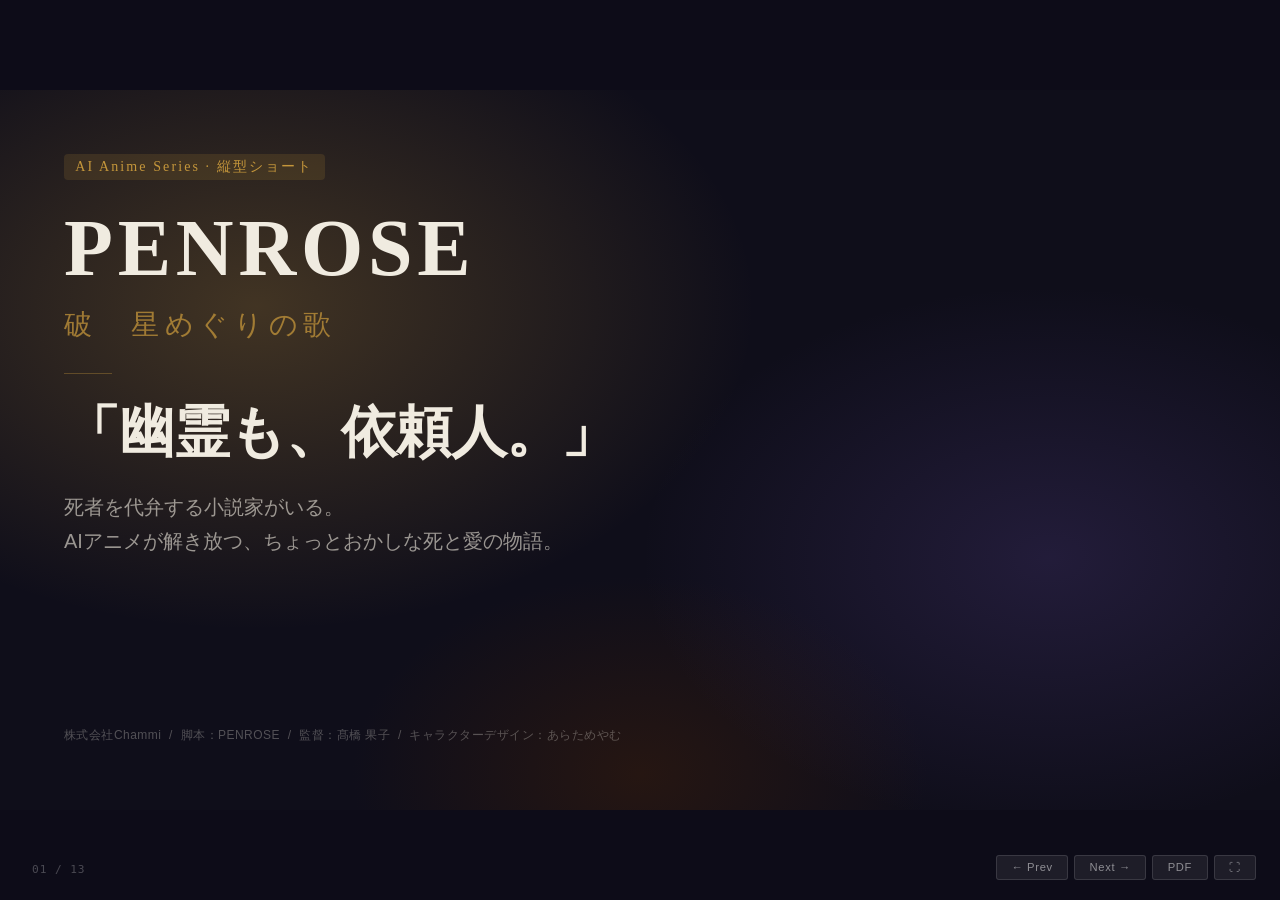
==== decks/03_penrose/index.html @ d2e3ced3 "add PENROSE AI anime pitch deck and penrose theme" ====
<!DOCTYPE html>
<html lang="ja">
<head>
  <meta charset="UTF-8">
  <meta name="viewport" content="width=device-width, initial-scale=1.0">
  <title>PENROSE 破 星めぐりの歌 — 企画書</title>
  <link rel="stylesheet" href="../../engine/slide.css">
  <link rel="stylesheet" href="../../theme/penrose.css">
  <style>
    /* character/story tables */
    .char-table { width: 100%; border-collapse: collapse; }
    .char-table th { font-size: var(--text-sm); font-weight: 700; color: var(--color-accent); text-align: left; padding: .4rem .6rem; border-bottom: 2px solid rgba(196,150,59,.25); letter-spacing: .06em; }
    .char-table td { font-size: var(--text-sm); color: var(--color-muted); padding: .4rem .6rem; border-bottom: 1px solid var(--color-border); vertical-align: top; line-height: 1.55; }
    .char-table td:first-child { font-weight: 700; color: var(--color-fg); white-space: nowrap; min-width: 8rem; }
    .char-table tbody tr:hover td { background: rgba(196,150,59,.03); }

    /* episode log (P8, P9, P10) */
    .ep-log { display: grid; grid-template-columns: 1fr 1fr; gap: var(--sp-md); flex: 1; overflow: hidden; }
    .ep-col { display: flex; flex-direction: column; gap: .32rem; }
    .ep-section-title { font-size: .68rem; font-weight: 700; color: var(--color-accent); letter-spacing: .1em; text-transform: uppercase; padding: .18rem 0; border-bottom: 1px solid rgba(196,150,59,.2); margin-bottom: .12rem; font-family: Georgia, serif; }
    .ep-item { font-size: .74rem; color: var(--color-muted); line-height: 1.48; display: flex; gap: .45rem; }
    .ep-num { color: var(--color-accent); font-family: Georgia, serif; font-size: .68rem; font-weight: 700; flex-shrink: 0; min-width: 2rem; }

    /* character design card */
    .char-design-card { display: flex; flex-direction: column; gap: .5rem; }
    .char-design-imgs { display: grid; grid-template-columns: 1fr 1fr; gap: .5rem; flex: 1; min-height: 0; }
    .char-design-img { border-radius: 6px; overflow: hidden; background: rgba(28,26,40,.05); position: relative; display: flex; align-items: center; justify-content: center; min-height: 180px; }
    .char-design-img img { width: 100%; height: 100%; object-fit: contain; display: block; }
    .char-design-img .placeholder { display: flex; flex-direction: column; align-items: center; justify-content: center; gap: .4rem; width: 100%; height: 100%; padding: 1rem; }
    .char-design-label { font-size: .62rem; color: var(--color-accent); letter-spacing: .1em; font-family: Georgia, serif; text-transform: uppercase; position: absolute; bottom: 6px; left: 8px; }
    .char-coming-soon { display: flex; flex-direction: column; align-items: center; justify-content: center; background: rgba(28,26,40,.025); border: 1px dashed rgba(28,26,40,.15); border-radius: 6px; gap: .35rem; padding: .6rem; }
    .char-coming-soon .cs-name { font-size: .72rem; font-weight: 700; color: var(--color-fg); }
    .char-coming-soon .cs-label { font-size: .58rem; color: rgba(28,26,40,.3); letter-spacing: .12em; font-family: Georgia, serif; }

    /* relationship diagram */
    .rel-diagram { flex: 1; display: grid; grid-template-columns: 1fr 2fr 1fr; grid-template-rows: 1fr auto 1fr; gap: var(--sp-sm); align-items: center; }
    .rel-node { background: var(--color-card-bg); border: var(--border); border-radius: var(--radius); padding: .5rem .7rem; text-align: center; }
    .rel-node.center { background: rgba(196,150,59,.08); border-color: rgba(196,150,59,.35); border-radius: 50%; width: 120px; height: 120px; display: flex; flex-direction: column; align-items: center; justify-content: center; margin: auto; }
    .rel-node .rn-name { font-size: .82rem; font-weight: 800; color: var(--color-fg); }
    .rel-node .rn-role { font-size: .6rem; color: var(--color-accent); letter-spacing: .06em; }
    .rel-node .rn-desc { font-size: .58rem; color: var(--color-muted); line-height: 1.4; margin-top: .25rem; }
    .rel-arrow { font-size: .75rem; color: var(--color-accent); text-align: center; }

    /* scene cards (P11) */
    .scene-card { background: rgba(28,26,40,.03); border: 1px solid rgba(28,26,40,.1); border-left: 3px solid var(--color-accent); border-radius: 0 var(--radius) var(--radius) 0; padding: var(--sp-sm) var(--sp-md); display: flex; flex-direction: column; gap: .4rem; flex: 1; }
    .scene-card .sc-num { font-size: .62rem; color: var(--color-accent); letter-spacing: .1em; font-family: Georgia, serif; }
    .scene-card .sc-title { font-size: var(--text-base); font-weight: var(--weight-bold); color: var(--color-fg); line-height: 1.3; }
    .scene-card .sc-body { font-size: var(--text-sm); color: var(--color-muted); line-height: 1.62; flex: 1; }
    .scene-card .sc-trigger { font-size: .7rem; font-weight: 500; color: var(--color-accent-3); letter-spacing: .03em; border-top: 1px solid rgba(196,150,59,.15); padding-top: .3rem; margin-top: .2rem; }

    /* video frame placeholders (P12) */
    .video-frame { border-radius: 6px; overflow: hidden; background: #0f0e1a; position: relative; aspect-ratio: 16/9; display: flex; align-items: center; justify-content: center; }
    .video-frame img { width: 100%; height: 100%; object-fit: cover; display: block; }
    .video-frame .vf-label { position: absolute; bottom: 6px; left: 8px; font-size: .58rem; color: rgba(196,150,59,.6); font-family: Georgia, serif; letter-spacing: .08em; }

    /* production table */
    .prod-table { width: 100%; border-collapse: collapse; }
    .prod-table td { font-size: var(--text-sm); padding: .55rem .7rem; border-bottom: 1px solid var(--color-border); color: var(--color-muted); line-height: 1.55; vertical-align: top; }
    .prod-table td:first-child { font-weight: 700; color: var(--color-fg); white-space: nowrap; width: 10rem; }
  </style>
</head>
<body>

<div class="deck">

  <!-- ===== P1: 表紙 ===== -->
  <section class="slide slide-title is-active">
    <span class="label serif" style="letter-spacing:.15em;">AI Anime Series · 縦型ショート</span>
    <div style="display:flex;flex-direction:column;gap:.5rem;">
      <h1>PENROSE</h1>
      <p style="font-family:Georgia,serif;font-size:var(--text-xl);color:rgba(196,150,59,.75);letter-spacing:.2em;font-weight:400;">破&emsp;星めぐりの歌</p>
    </div>
    <div style="width:48px;height:1px;background:rgba(196,150,59,.35);"></div>
    <h2 style="font-size:var(--text-3xl);color:#f0ebe0;line-height:1.2;font-weight:700;">「幽霊も、依頼人。」</h2>
    <p style="color:rgba(240,235,224,.6);max-width:540px;line-height:1.72;font-size:var(--text-lg);">
      死者を代弁する小説家がいる。<br>AIアニメが解き放つ、ちょっとおかしな死と愛の物語。
    </p>
    <p style="font-size:var(--text-xs);margin-top:auto;color:rgba(240,235,224,.3);letter-spacing:.04em;">
      株式会社Chammi &nbsp;/&nbsp; 脚本：PENROSE &nbsp;/&nbsp; 監督：髙橋 果子 &nbsp;/&nbsp; キャラクターデザイン：あらためやむ
    </p>
  </section>

  <!-- ===== P2: 企画意図 ===== -->
  <section class="slide slide-content">
    <div class="body">
      <h2>なぜ今、この作品か</h2>
      <p style="font-size:var(--text-lg);font-weight:700;color:var(--color-fg);line-height:1.4;">「"死者"を題材としたミステリー・コメディを、味のあるAIアニメで表現する」</p>
      <ul class="list">
        <li>死者を代弁する「故人専門小説家」という唯一無二の職業設定</li>
        <li>幽霊・死者・葬儀社が日常に溶け込むダーク×ユーモアの世界観</li>
        <li>死をコメディに——「怖い」より「おかしい」「切ない」後味</li>
        <li>AIアニメ特有の「不完全な動き」「奇妙な質感」が、この世とあの世の境界を絶妙に演出</li>
        <li>ターゲット：20〜40代、ミステリー・コメディ好き</li>
      </ul>
    </div>
  </section>

  <!-- ===== P3: 企画概要 ===== -->
  <section class="slide slide-content" style="--sp-xl:2.5rem;">
    <div class="body">
      <h2>主要キャラクター・あらすじ</h2>
      <div class="cols-2" style="gap:var(--sp-lg);flex:1;align-items:start;">
        <!-- LEFT: あらすじ -->
        <div style="display:flex;flex-direction:column;gap:var(--sp-sm);">
          <h3>あらすじ</h3>
          <p style="font-size:var(--text-sm);line-height:1.7;">東京・中野の葬儀社ビルに事務所を構える"故人専門小説家"・井浦。遺族の依頼を受け、突然亡くなった人の死の状況から「フィクションの物語」を書く——ただし事実をそのまま書くのではなく、ペンローズの三角形のように「優しい嘘」をついた作品として。見習いアシスタントの南原、葬儀社の奇人・雨部、いつまでも成仏しない幽霊・綾、刑事の安貴、謎の霊能者・緒月——個性豊かな面々に囲まれた、少し変わった奇妙な日常ミステリー。</p>
          <span class="badge">第1話 破 星めぐりの歌</span>
          <p style="font-size:var(--text-sm);">95歳で亡くなったシホ婆の依頼が来る。「亡夫の写真が何十年も世界を旅して戻ってくるが、今回だけ半年経っても戻ってこない」——捜索を頼まれた南原が奔走するが手がかりゼロ。するとテレビの宇宙中継に映った外国人飛行士が、その写真を持って民間衛星「ほしめぐり」に乗り込もうとしていた。シホの夫は飛行機乗り——宇宙に行くのが夢だったのだ。</p>
        </div>
        <!-- RIGHT: 主要キャラクター -->
        <div style="display:flex;flex-direction:column;gap:var(--sp-sm);">
          <h3>主要キャラクター</h3>
          <table class="char-table">
            <thead>
              <tr><th>名前</th><th>役割・属性</th></tr>
            </thead>
            <tbody>
              <tr><td>井浦（いうら）</td><td>故人専門小説家。表情とぼしく目と口のみ。南原に対してだけ笑う</td></tr>
              <tr><td>南原兼太（みなみはらけんた）</td><td>見習いアシスタント。振り回される常識人。よく転ぶ</td></tr>
              <tr><td>雨部今生（あめぶいまき）</td><td>葬儀社「おくるびと」の奇才。毎回トンデモ新サービスを発明</td></tr>
              <tr><td>雨部クロミ</td><td>雨部の相棒。無口だがスマホで的確に法律違反を突きつける</td></tr>
              <tr><td>結城綾（ゆうきあや）</td><td>いつまでも成仏しない幽霊。事務所に居座りケーキを食べている</td></tr>
              <tr><td>安貴京我（あききょうが）</td><td>刑事。デスクの引き出しに紅茶グッズしか入っていない</td></tr>
              <tr><td>緒月（おつき）</td><td>月島の霊能者。毎回窓から飛び込んでくる</td></tr>
            </tbody>
          </table>
        </div>
      </div>
    </div>
  </section>

  <!-- ===== P4: キャラクターデザイン ===== -->
  <section class="slide slide-content" style="--sp-xl:2.5rem;">
    <div class="body">
      <h2>キャラクターデザイン — あらためやむ</h2>
      <div style="display:flex;flex-direction:column;gap:var(--sp-md);flex:1;">
        <!-- Top row: 2 characters -->
        <div class="cols-2" style="flex:1;gap:var(--sp-md);">
          <!-- 井浦 -->
          <div class="char-design-card">
            <div class="char-design-imgs">
              <div class="char-design-img" style="background:linear-gradient(155deg,#0c1a1e 0%,#1a3028 50%,#0a1520 100%);">
                <img src="assets/iura-color.png" alt="井浦 カラー">
                <span class="char-design-label">COLOR</span>
              </div>
              <div class="char-design-img" style="background:linear-gradient(155deg,#1e1a10 0%,#2a2415 50%,#1a1608 100%);">
                <img src="assets/iura-line.png" alt="井浦 線画">
                <span class="char-design-label">LINE ART</span>
              </div>
            </div>
            <p style="font-size:.7rem;color:var(--color-muted);">故人専門小説家。青緑ツートーンヘア、ブラウンスーツ。180cm。表情とぼしく、南原に対してだけ笑う。</p>
          </div>
          <!-- 南原 -->
          <div class="char-design-card">
            <div class="char-design-imgs">
              <div class="char-design-img" style="background:linear-gradient(155deg,#101c10 0%,#1a2a1a 50%,#0e1a0e 100%);">
                <img src="assets/minamihara-color.png" alt="南原 カラー">
                <span class="char-design-label">COLOR</span>
              </div>
              <div class="char-design-img" style="background:linear-gradient(155deg,#1a1a0e 0%,#2a2a18 50%,#181808 100%);">
                <img src="assets/minamihara-line.png" alt="南原 線画">
                <span class="char-design-label">LINE ART</span>
              </div>
            </div>
            <p style="font-size:.7rem;color:var(--color-muted);">見習いアシスタント。ダークグリーン髪、グレーパーカー。173cm。振り回される常識人。よく転ぶ。</p>
          </div>
        </div>
        <!-- Bottom row: 5 COMING SOON -->
        <div style="display:flex;flex-direction:row;gap:.5rem;">
          <div class="char-coming-soon" style="flex:1;min-height:60px;">
            <span class="cs-name">雨部今生</span>
            <span class="cs-label">CHARACTER COMING SOON</span>
          </div>
          <div class="char-coming-soon" style="flex:1;min-height:60px;">
            <span class="cs-name">雨部クロミ</span>
            <span class="cs-label">CHARACTER COMING SOON</span>
          </div>
          <div class="char-coming-soon" style="flex:1;min-height:60px;">
            <span class="cs-name">結城綾</span>
            <span class="cs-label">CHARACTER COMING SOON</span>
          </div>
          <div class="char-coming-soon" style="flex:1;min-height:60px;">
            <span class="cs-name">安貴京我</span>
            <span class="cs-label">CHARACTER COMING SOON</span>
          </div>
          <div class="char-coming-soon" style="flex:1;min-height:60px;">
            <span class="cs-name">緒月</span>
            <span class="cs-label">CHARACTER COMING SOON</span>
          </div>
        </div>
      </div>
    </div>
  </section>

  <!-- ===== P5: スタッフ紹介 ===== -->
  <section class="slide slide-content" style="--sp-xl:2.5rem;">
    <div class="body">
      <h2>制作スタッフ</h2>
      <div class="cols-2" style="flex:1;align-items:start;">
        <!-- LEFT: 監督 -->
        <div class="card card-gold">
          <span class="badge" style="margin-bottom:var(--sp-xs);">監督</span>
          <h3>髙橋 果子（たかはし かこ）</h3>
          <p style="font-size:.72rem;color:var(--color-muted);">映像監督・脚本・撮影・編集 / 宮城県出身。東北芸術工科大学 歴史遺産学科卒。</p>
          <div class="divider"></div>
          <div style="display:flex;flex-direction:column;gap:.3rem;">
            <p style="font-size:.7rem;color:var(--color-muted);line-height:1.5;">NHK Eテレ「グレーテルのかまど」Dir・フードコーディネート・編集（2022〜）</p>
            <p style="font-size:.7rem;color:var(--color-muted);line-height:1.5;">NHK Eテレ「人と暮らしと、台所」Dir・取材・編集（2020〜）ナレーション：麻生久美子</p>
            <p style="font-size:.7rem;color:var(--color-muted);line-height:1.5;">SONY「映画×ブラビア」プロモーション Dir</p>
            <p style="font-size:.7rem;color:var(--color-muted);line-height:1.5;">自主映画「PENROSE」監督・脚本・編集（2023年11月）出演：蒼木陣、江口航 ほか</p>
            <p style="font-size:.7rem;color:var(--color-muted);line-height:1.5;">MV「井澤巧麻 Pure as Ice」監督・撮影・編集</p>
            <p style="font-size:.7rem;color:var(--color-muted);line-height:1.5;">「こどもちゃれんじぷち」ビデオコンテンツ 監督・助監督</p>
            <p style="font-size:.7rem;color:var(--color-muted);line-height:1.5;">中国語講座ドラマ「＃ぷらどら」シリーズ 監督・脚本</p>
          </div>
          <p style="font-size:.65rem;color:var(--color-accent-3);">使用ツール：Premiere Pro / DaVinci Resolve / Photoshop / Illustrator</p>
        </div>
        <!-- RIGHT: キャラクターデザイン -->
        <div class="card card-purple">
          <span class="badge badge-purple" style="margin-bottom:var(--sp-xs);">キャラクターデザイン</span>
          <h3>あらためやむ</h3>
          <p style="font-size:.72rem;color:var(--color-muted);">元パイオニアLDC・ユニバーサル・アミューズソフト等にて映像プロデューサーを歴任。晩年、漫画家に転身。ウェブトゥーン中心に活動。</p>
          <div class="divider"></div>
          <p style="font-size:.7rem;color:var(--color-muted);">代表作：「もんすたっ！」「タマオのおたま」「ののちゃん」「RUN」「仔猫をもらってきた」ほか</p>
          <p style="font-size:.65rem;"><a href="https://www.pixiv.net/users/779169" target="_blank" style="color:var(--color-accent-2);">Pixiv: pixiv.net/users/779169 ↗</a></p>
        </div>
      </div>
    </div>
  </section>

  <!-- ===== P6: ベンチマーク ===== -->
  <section class="slide slide-content">
    <div class="body">
      <p style="font-size:var(--text-lg);font-weight:700;color:var(--color-fg);line-height:1.4;margin-bottom:var(--sp-sm);">「実写映画から生まれたIPが、AIアニメとして新たな命を吹き込まれる。」</p>
      <div class="cols-3" style="flex:1;">
        <!-- ① PENROSE -->
        <div class="card card-sepia">
          <span class="badge badge-sepia" style="margin-bottom:var(--sp-xs);">監督作 / 原作IP</span>
          <h3>PENROSE</h3>
          <p style="font-size:var(--text-sm);">2023年／髙橋果子 監督・脚本。本企画の実写原作。「故人専門小説家」という世界観の起点。出演：蒼木陣・江口航ほか。</p>
          <span style="font-size:.72rem;color:var(--color-accent-3);font-weight:600;margin-top:auto;display:block;">→ 本企画はこのIPのAIアニメ化。監督自身の物語を自らの手で動かす。</span>
        </div>
        <!-- ② ゾンビランドサガ -->
        <div class="card card-purple">
          <span class="badge badge-purple" style="margin-bottom:var(--sp-xs);">参照フォーマット</span>
          <h3>ゾンビランドサガ</h3>
          <p style="font-size:var(--text-sm);">2018〜／MAPPA。死者をアイドルに復活させる「死×コメディ」のジャンル開拓作。シーズン2まで続く人気シリーズ。</p>
          <span style="font-size:.72rem;color:var(--color-accent-2);font-weight:600;margin-top:auto;display:block;">→ 「死者が普通にそこにいる日常」という本企画の世界観と共鳴するリファレンス</span>
        </div>
        <!-- ③ 銭天童 -->
        <div class="card card-gold">
          <span class="badge" style="margin-bottom:var(--sp-xs);">AIアニメ最前線</span>
          <h3>銭天童</h3>
          <p style="font-size:var(--text-sm);">中国発のAIアニメシリーズ。AIによるキャラクター表現とストーリーテリングの可能性を切り開いた作品として注目を集める。</p>
          <span style="font-size:.72rem;color:var(--color-accent);font-weight:600;margin-top:auto;display:block;">→ AIアニメが「物語コンテンツ」として成立することを示す最前線の事例</span>
        </div>
      </div>
    </div>
  </section>

  <!-- ===== P7: 相関図 ===== -->
  <section class="slide slide-content">
    <div class="body">
      <h2>キャラクター相関図</h2>
      <div style="flex:1;display:grid;grid-template-rows:1fr 1fr 1fr;grid-template-columns:1fr 1.8fr 1fr;gap:var(--sp-sm);align-items:center;">
        <!-- Row 1: 外部キャラ -->
        <div class="rel-node" style="border-top:2px solid var(--color-accent-4);">
          <div class="rn-name">安貴京我</div>
          <div class="rn-role">DETECTIVE</div>
          <div class="rn-desc">紅茶マニア。実は頼りになる</div>
        </div>
        <div style="display:flex;flex-direction:column;align-items:center;gap:.3rem;">
          <div class="rel-node" style="width:100%;text-align:center;border-top:2px solid rgba(196,150,59,.4);">
            <div class="rn-name" style="font-size:.72rem;">遺族（各話）</div>
            <div class="rn-desc">依頼→故人の状況調査→「フィクション」として物語化→ただ一人の読者へ</div>
          </div>
          <div style="color:var(--color-accent);font-size:.9rem;">↓</div>
        </div>
        <div class="rel-node" style="border-top:2px solid var(--color-accent-5);">
          <div class="rn-name">緒月</div>
          <div class="rn-role">SPIRIT MEDIUM</div>
          <div class="rn-desc">毎回窓から飛び込んでくる。月島の"クロ"な人脈</div>
        </div>

        <!-- Row 2: Core -->
        <div style="display:flex;flex-direction:column;gap:.4rem;">
          <div class="rel-node" style="border-left:3px solid var(--color-accent);">
            <div class="rn-name">南原兼太</div>
            <div class="rn-role">ASSISTANT</div>
            <div class="rn-desc">振り回される日常担当</div>
          </div>
          <div class="rel-node" style="border-left:3px solid var(--color-accent-5);">
            <div class="rn-name">結城綾</div>
            <div class="rn-role">GHOST</div>
            <div class="rn-desc">成仏できない元依頼人の霊。ケーキを食べる</div>
          </div>
        </div>
        <div style="display:flex;align-items:center;justify-content:center;">
          <div class="rel-node center">
            <div class="rn-name" style="font-size:1rem;font-weight:900;">井浦</div>
            <div class="rn-role" style="font-size:.58rem;">故人専門小説家</div>
          </div>
        </div>
        <div style="display:flex;flex-direction:column;gap:.4rem;">
          <div class="rel-node" style="border-left:3px solid var(--color-accent-3);">
            <div class="rn-name">雨部今生</div>
            <div class="rn-role">UNDERTAKER</div>
            <div class="rn-desc">毎回トンデモ新サービスを発明</div>
          </div>
          <div class="rel-node" style="border-left:3px solid var(--color-accent-2);">
            <div class="rn-name">雨部クロミ</div>
            <div class="rn-role">SILENT PARTNER</div>
            <div class="rn-desc">スマホで的確に法律違反を指摘</div>
          </div>
        </div>

        <!-- Row 3: 依頼構造 -->
        <div></div>
        <div class="rel-node" style="background:rgba(196,150,59,.05);border:1px dashed rgba(196,150,59,.3);text-align:center;">
          <div class="rn-name" style="font-size:.72rem;">各話の故人（死者）</div>
          <div class="rn-desc">南原が調査 → 井浦が「優しい嘘」で物語化</div>
        </div>
        <div></div>
      </div>
    </div>
  </section>

  <!-- ===== P8: ストーリー① ===== -->
  <section class="slide slide-content" style="--sp-xl:2.5rem;">
    <div class="body">
      <h2>ストーリー全体構成 ① シリーズ設定〜第1話前半</h2>
      <div class="ep-log">
        <!-- LEFT -->
        <div class="ep-col">
          <div class="ep-section-title">シリーズ設定（毎話共通）</div>
          <div class="ep-item"><span class="ep-num">#1</span><span>舞台設定｜東京・中野。葬儀社ビルに事務所を構える"故人専門小説家"井浦と見習い南原</span></div>
          <div class="ep-item"><span class="ep-num">#2</span><span>仕事の仕組み｜遺族の依頼→故人の死の状況を調査→事実を「フィクション」の物語として執筆→ただ一人の読者（依頼人）に届ける</span></div>
          <div class="ep-item"><span class="ep-num">#3</span><span>ペンローズの哲学｜二次元では成立するが三次元では不可能な図形。井浦の書く物語もそういう「優しい嘘」</span></div>
          <div class="ep-item"><span class="ep-num">#4</span><span>住人たち｜葬儀社の雨部&クロミ、成仏しない幽霊・綾、刑事・安貴、霊能者・緒月</span></div>

          <div class="ep-section-title" style="margin-top:.5rem;">第1話「破 星めぐりの歌」序盤</div>
          <div class="ep-item"><span class="ep-num">#5</span><span>屋上の鼻唄｜葬儀社ビル屋上。原稿用紙に囲まれ仰向けになる井浦が「♪あかいめだまのさそり…」と宮沢賢治の星めぐりの歌を口ずさんでいる</span></div>
          <div class="ep-item"><span class="ep-num">#6</span><span>南原に電話｜「写真を探してほしい」という依頼電話。「僕は何でも屋じゃなく小説家！」と言い張るも渋々引き受ける</span></div>
          <div class="ep-item"><span class="ep-num">#7</span><span>コケる南原｜電話を切った南原、電話線が足に絡まって盛大にコケる</span></div>
          <div class="ep-item"><span class="ep-num">#8</span><span>依頼の内容｜95歳で亡くなったシホ婆。亡夫の写真が何十年も世界を旅して戻ってくるを繰り返していたが、今回だけ半年経っても戻ってこない</span></div>
        </div>
        <!-- RIGHT -->
        <div class="ep-col">
          <div class="ep-section-title">中盤：調査と失敗</div>
          <div class="ep-item"><span class="ep-num">#9</span><span>雨部のドローン葬｜「遺灰を乗せたソーラーパネル搭載ドローンで半永久の空の旅！ドローン葬じゃ〜！」と高笑い</span></div>
          <div class="ep-item"><span class="ep-num">#10</span><span>法律違反の壁｜クロミが無言でスマホを差し出す。「航空法違反」「領空侵犯」「関税法違反」……次々とスワイプ</span></div>
          <div class="ep-item"><span class="ep-num">#11</span><span>雨部の反論｜「俺は政府に極太パイプを持つ世界の雨部だぜ！人間の法律なんて俺の前では無力ゥ〜！」</span></div>
          <div class="ep-item"><span class="ep-num">#12</span><span>警察に相談｜安貴のデスクへ。引き出しを開けると紅茶グッズしか入っていない。南原「暇じゃん」安貴「なんだ？」</span></div>
          <div class="ep-item"><span class="ep-num">#13</span><span>海外は管轄外｜「海外での遺失物は警察の管轄じゃない。それくらい井浦に教われよ」</span></div>
          <div class="ep-item"><span class="ep-num">#14</span><span>手がかりゼロ｜事務所に戻る南原「今回ばかりはマジで無理っす…」</span></div>
        </div>
      </div>
    </div>
  </section>

  <!-- ===== P9: ストーリー② ===== -->
  <section class="slide slide-content" style="--sp-xl:2.5rem;">
    <div class="body">
      <h2>ストーリー全体構成 ② 第1話後半〜エンド</h2>
      <div class="ep-log">
        <!-- LEFT -->
        <div class="ep-col">
          <div class="ep-section-title">後半：事件は動く</div>
          <div class="ep-item"><span class="ep-num">#15</span><span>綾のケーキ｜仏壇の前でケーキを頬張る幽霊・綾。「はぁ〜ん♡最高〜♡」雨部が抱きしめようとして空振り</span></div>
          <div class="ep-item"><span class="ep-num">#16</span><span>テレビの中継｜民間人工衛星「ほしめぐり」打ち上げ前の中継。外国人宇宙飛行士がカメラにセピア色の古い写真を見せている</span></div>
          <div class="ep-item"><span class="ep-num">#17</span><span>緒月、窓から降臨｜「ハッ！」突然窓が開き緒月が飛び込んでくる。テーブルに仁王立ち。「井浦どこよ？シホ婆はうちの古参客だ」</span></div>
          <div class="ep-item"><span class="ep-num">#18</span><span>霊力の秘密｜「シホ婆が旦那の夢を叶えたいって言うから写真に霊力を込めてやったんだ。だから写真は旅をしていた」</span></div>
          <div class="ep-item"><span class="ep-num">#19</span><span>写真の発見｜テレビの宇宙飛行士が英語でインタビューに答えている。「半年前、突然この写真が落ちてきた。HAHAHA！」</span></div>
          <div class="ep-item"><span class="ep-num">#20</span><span>南原爆発｜「は？は、は……？！写真が宇宙に持ってかれちゃいましたよぉ！！！」</span></div>
        </div>
        <!-- RIGHT -->
        <div class="ep-col">
          <div class="ep-section-title">クライマックス：屋上の真実</div>
          <div class="ep-item"><span class="ep-num">#21</span><span>屋上の静寂｜血相を変えて駆け上がる南原。屋上には井浦一人。</span></div>
          <div class="ep-item"><span class="ep-num">#22</span><span>シホの声（想像）｜「あの人は飛行機乗りだったからねぇ。宇宙にも飛んでいきたいと言ってたの」</span></div>
          <div class="ep-item"><span class="ep-num">#23</span><span>夢の成就｜「もう戻らなくていいから、存分に行っといで……よかった、夢が叶って。いってらっしゃい」</span></div>
          <div class="ep-item"><span class="ep-num">#24</span><span>井浦の正体｜手元の原稿用紙。タイトルには「星めぐりの歌」。書き上がっていた。</span></div>
          <div class="ep-item"><span class="ep-num">#25</span><span>ニヤリ｜「南ちゃん、書き上がったよ。さ、依頼人を呼んで。」振り向いて笑う井浦。</span></div>

          <div class="ep-section-title" style="margin-top:.5rem;">エンド</div>
          <div class="ep-item"><span class="ep-num">#26</span><span>タイトル表示｜〈PENROSE 破 星めぐりの歌〉</span></div>

          <div class="ep-section-title" style="margin-top:.5rem;">シリーズ今後</div>
          <div class="ep-item"><span class="ep-num">#27</span><span>第2話以降｜毎話新しい"故人"の依頼が来る。依頼ごとに死の状況・遺族の関係・倫理的葛藤が異なる</span></div>
          <div class="ep-item"><span class="ep-num">#28</span><span>キャラクター深掘り｜綾はなぜ成仏できないのか。緒月の過去。雨部のドローン葬は実現するのか。</span></div>
          <div class="ep-item"><span class="ep-num">#29</span><span>井浦の謎｜なぜこの仕事を始めたのか。「優しい嘘」を書き続ける動機とは。</span></div>
        </div>
      </div>
    </div>
  </section>

  <!-- ===== P10: シリーズ展開 ===== -->
  <section class="slide slide-content">
    <div class="body">
      <h2>シリーズ展開の可能性</h2>
      <p style="font-size:var(--text-lg);color:var(--color-muted);">1エピソード＝5〜7ショート（各1〜3分）で構成</p>
      <div class="flow">
        <div class="flow-step">
          <h3>A パート</h3>
          <p>日常の奇妙な依頼が来る。南原がオロオロする。</p>
        </div>
        <div class="flow-arrow">→</div>
        <div class="flow-step">
          <h3>B パート</h3>
          <p>調査。サブキャラが絡んでくる。笑いのシーン。</p>
        </div>
        <div class="flow-arrow">→</div>
        <div class="flow-step">
          <h3>C パート</h3>
          <p>事件が意外な展開を見せる。</p>
        </div>
        <div class="flow-arrow">→</div>
        <div class="flow-step">
          <h3>D パート</h3>
          <p>井浦が「優しい嘘」の小説を書き上げる。感情的クライマックス。</p>
        </div>
      </div>
      <div class="cols-3">
        <div class="card card-gold">
          <span class="tag">累積効果</span>
          <h3>キャラクターへの愛着</h3>
          <p>各話ゲスト故人と主要キャラの交差が積み重なり、感情移入が深まる</p>
        </div>
        <div class="card card-purple">
          <span class="tag">拡散設計</span>
          <h3>切り抜き前提の構成</h3>
          <p>各パートが1〜3分の縦型ショートとして独立して成立。冒頭からオチまで完結</p>
        </div>
        <div class="card card-sepia">
          <span class="tag">シリーズ展開</span>
          <h3>伏線構造</h3>
          <p>綾の成仏・緒月の過去・井浦の謎が各話に散りばめられ、シリーズとして回収される</p>
        </div>
      </div>
    </div>
  </section>

  <!-- ===== P11: 切り抜き要素 ===== -->
  <section class="slide slide-content">
    <div class="body">
      <h2>縦型で映えるキャラクター紹介シーン</h2>
      <div class="cols-2" style="flex:1;">
        <!-- Scene 01 -->
        <div class="scene-card">
          <span class="sc-num">SCENE 01</span>
          <div class="sc-title">井浦の「ニヤリ」——無表情から一瞬の笑みへ</div>
          <div class="sc-body">ずっと無表情で話していた井浦が、最後に振り返ってニヤリと笑う瞬間。南原にだけ向ける表情。このギャップが「推し」の発火点になる。</div>
          <div class="sc-trigger">キャラクター推し文化との親和性◎。「はじめてニヤリが来た回」の切り抜きは高確率でバズる。</div>
        </div>
        <!-- Scene 02 -->
        <div class="scene-card">
          <span class="sc-num">SCENE 02</span>
          <div class="sc-title">南原のリアクション三連発</div>
          <div class="sc-body">①電話線が絡まってコケる ②「は？は、は……？！」写真が宇宙へ ③「井浦さぁん！！」血相を変えて屋上へ——リアクション芸の積み重ねがキャラクターの愛着を生む。</div>
          <div class="sc-trigger">切り抜き・MAD素材としての拡散力大。「また南原がコケてる」というコメント欄文化が育つ。</div>
        </div>
        <!-- Scene 03 -->
        <div class="scene-card">
          <span class="sc-num">SCENE 03</span>
          <div class="sc-title">クロミの無言スワイプ</div>
          <div class="sc-body">雨部の高笑いをよそに、無言でスマホを差し出すクロミ。「航空法違反」「領空侵犯」「関税法違反」……スワイプし続ける。</div>
          <div class="sc-trigger">無口キャラの「的確な一刺し」系。縦型ショートのテンポと完全一致。シリーズで繰り返すほど「今回も来た」感が加速。</div>
        </div>
        <!-- Scene 04 -->
        <div class="scene-card">
          <span class="sc-num">SCENE 04</span>
          <div class="sc-title">緒月の窓ダイブ</div>
          <div class="sc-body">毎回窓から飛び込んでくる。「ハッ！」テーブルに仁王立ち。「井浦どこよ？」——繰り返しギャグとしてシリーズを重ねるほど視聴者がツッコめる構造になる。</div>
          <div class="sc-trigger">定番フォーマット化でシリーズ視聴の動機付けに。「今回の緒月は何階から」系コメントが育つ。</div>
        </div>
      </div>
    </div>
  </section>

  <!-- ===== P12: 映像サンプル ===== -->
  <section class="slide slide-content">
    <div class="body">
      <h2>映像サンプル——AIアニメのクオリティと世界観</h2>
      <div class="cols-3" style="flex:1;margin-block:0;">
        <!-- Frame 1 -->
        <div class="video-frame" style="background:linear-gradient(135deg,#0f0e1a 0%,#1a1228 50%,#0c1018 100%);">
          <div style="color:rgba(196,150,59,.35);font-size:2rem;">▶</div>
          <div class="vf-label">01 / V-1776239330277</div>
        </div>
        <!-- Frame 2 -->
        <div class="video-frame" style="background:linear-gradient(155deg,#180e0a 0%,#241208 50%,#100c08 100%);">
          <div style="color:rgba(196,150,59,.35);font-size:2rem;">▶</div>
          <div class="vf-label">02 / V-1776239330277</div>
        </div>
        <!-- Frame 3 -->
        <div class="video-frame" style="background:linear-gradient(155deg,#0a0f18 0%,#0c1822 50%,#080e14 100%);">
          <div style="color:rgba(196,150,59,.35);font-size:2rem;">▶</div>
          <div class="vf-label">03 / V-1776239330277</div>
        </div>
        <!-- Frame 4 -->
        <div class="video-frame" style="background:linear-gradient(135deg,#141018 0%,#1c1428 50%,#100e18 100%);">
          <div style="color:rgba(196,150,59,.35);font-size:2rem;">▶</div>
          <div class="vf-label">04 / V-1776239350153</div>
        </div>
        <!-- Frame 5 -->
        <div class="video-frame" style="background:linear-gradient(155deg,#0f1208 0%,#18200a 50%,#0c1008 100%);">
          <div style="color:rgba(196,150,59,.35);font-size:2rem;">▶</div>
          <div class="vf-label">05 / V-1776239350153</div>
        </div>
        <!-- Frame 6 -->
        <div class="video-frame" style="background:linear-gradient(155deg,#100a10 0%,#1c1020 50%,#0e0810 100%);">
          <div style="color:rgba(196,150,59,.35);font-size:2rem;">▶</div>
          <div class="vf-label">06 / V-1776239350153</div>
        </div>
      </div>
      <p style="font-size:var(--text-sm);color:var(--color-muted);">「AIアニメ特有の"奇妙な質感"と"不完全な動き"が、この世とあの世の境界を自然に演出する。」</p>
    </div>
  </section>

  <!-- ===== P13: 制作体制 ===== -->
  <section class="slide slide-content" style="--sp-xl:2.5rem;">
    <div class="body">
      <h2>制作体制</h2>
      <div class="cols-2" style="flex:1;align-items:start;gap:var(--sp-xl);">
        <!-- LEFT: production table -->
        <table class="prod-table">
          <tbody>
            <tr><td>制作会社</td><td>株式会社Chammi</td></tr>
            <tr><td>脚本原作</td><td>PENROSE（2023年）</td></tr>
            <tr><td>監督</td><td>髙橋 果子</td></tr>
            <tr><td>キャラクターデザイン</td><td>あらためやむ</td></tr>
            <tr><td>プラットフォーム</td><td>縦型ショートプラットフォーム</td></tr>
            <tr><td>制作期間</td><td>約1ヶ月</td></tr>
          </tbody>
        </table>
        <!-- RIGHT: bio blocks -->
        <div style="display:flex;flex-direction:column;gap:var(--sp-md);">
          <div>
            <p style="font-size:var(--text-xs);color:var(--color-accent);font-weight:700;letter-spacing:.08em;text-transform:uppercase;margin-bottom:.4rem;">監督略歴 / 髙橋 果子</p>
            <p style="font-size:var(--text-sm);color:var(--color-muted);line-height:1.65;">宮城県出身。東北芸術工科大学 歴史遺産学科卒。NHK Eテレ「グレーテルのかまど」「人と暮らしと、台所」ディレクター。Sony「映画×ブラビア」プロモーション Dir。「こどもちゃれんじぷち」ビデオコンテンツ 監督。MV「井澤巧麻 Pure as Ice」監督・撮影・編集。自主映画「PENROSE」監督・脚本・編集（2023年11月公開）。</p>
          </div>
          <div>
            <p style="font-size:var(--text-xs);color:var(--color-accent);font-weight:700;letter-spacing:.08em;text-transform:uppercase;margin-bottom:.4rem;">キャラクターデザイン / あらためやむ</p>
            <p style="font-size:var(--text-sm);color:var(--color-muted);">パイオニアLDC・ユニバーサル・アミューズソフト等にて映像プロデューサーを歴任。現在はウェブトゥーンを中心に漫画家として活動。代表作：「もんすたっ！」「タマオのおたま」「ののちゃん」「RUN」「仔猫をもらってきた」ほか</p>
            <p style="font-size:var(--text-xs);"><a href="https://www.pixiv.net/users/779169" target="_blank" style="color:var(--color-accent-2);">Pixiv: pixiv.net/users/779169 ↗</a></p>
          </div>
        </div>
      </div>
    </div>
  </section>

</div><!-- /.deck -->

<!-- ── ナビUI ── -->
<div class="slide-ui">
  <div class="slide-counter">01 / 13</div>
  <div class="slide-nav">
    <button id="btn-prev">← Prev</button>
    <button id="btn-next">Next →</button>
    <button id="btn-pdf" title="PDF書き出し">PDF</button>
    <button id="btn-fs" title="フルスクリーン (F)">⛶</button>
  </div>
</div>
<script src="../../engine/slide.js"></script>
</body>
</html>
---- engine/slide.css ----
/* ============================================================
   engine/slide.css — コアエンジン層（編集不要）
   16:9ロック / ナビUI / スケーリング / PDF出力
   ============================================================ */

*, *::before, *::after { box-sizing: border-box; margin: 0; padding: 0; }

body {
  width: 100vw;
  height: 100vh;
  overflow: hidden;
  background: var(--color-chrome, #111);
  display: flex;
  align-items: center;
  justify-content: center;
}

/* ── デッキ（常に 1280×720） ── */
.deck {
  width: 1280px;
  height: 720px;
  position: relative;
  flex-shrink: 0;
  transform-origin: center center;
}

/* ── スライド共通 ── */
.slide {
  position: absolute;
  inset: 0;
  display: none;
  flex-direction: column;
  padding: var(--sp-xl, 64px);
  background: var(--color-bg, #0f0f0f);
  color: var(--color-fg, #f0f0ee);
  overflow: hidden;
}
.slide.is-active { display: flex; }

/* ── 背景画像フォールバック（印刷用） ── */
.slide-bg-print { display: none; }

/* ── ナビUI（deck の外側に固定） ── */
.slide-ui {
  position: fixed;
  inset: 0;
  pointer-events: none;
  z-index: 100;
}

.slide-counter {
  position: absolute;
  bottom: 1.5rem;
  left: 2rem;
  font-size: .7rem;
  font-family: var(--font-mono, monospace);
  color: rgba(255,255,255,.25);
  letter-spacing: .08em;
}

.slide-nav {
  position: absolute;
  bottom: 1.25rem;
  right: 1.5rem;
  display: flex;
  gap: .375rem;
  pointer-events: all;
}

.slide-nav button {
  background: rgba(255,255,255,.07);
  border: 1px solid rgba(255,255,255,.12);
  color: rgba(255,255,255,.5);
  padding: .35rem .9rem;
  border-radius: 3px;
  cursor: pointer;
  font-size: .7rem;
  letter-spacing: .06em;
  transition: background .12s, color .12s;
}
.slide-nav button:hover {
  background: rgba(255,255,255,.15);
  color: rgba(255,255,255,.9);
}

/* ── PDF / 印刷 ── */
@media print {
  @page { size: 254mm 142.875mm; margin: 0; }

  * { print-color-adjust: exact !important; -webkit-print-color-adjust: exact !important; }

  /* フォントweight正規化: 印刷では2段階のみ */
  * { font-weight: 400 !important; }
  strong, b, h1, h2, h3, .bold, .tag { font-weight: 600 !important; }

  html, body {
    width: 254mm;
    height: auto;
    display: block;
    background: transparent;
    overflow: visible;
  }

  .deck {
    transform: none !important;
    position: static;
    width: 254mm;
    height: auto;
    display: block;
  }

  .slide {
    position: static !important;
    display: flex !important;
    width: 254mm;
    height: 142.875mm;
    z-index: 0;
    break-after: page;
    overflow: hidden;
  }

  /* 背景画像フォールバック（CSS background-imageは印刷で消える） */
  .slide-bg-print {
    display: block !important;
    position: absolute !important;
    inset: 0;
    width: 100%;
    height: 100%;
    object-fit: cover;
    z-index: -1;
  }

  /* リスト要素の位置補正 */
  .list li { position: relative; }

  /* 丸型要素のアスペクト比補正 */
  [style*="border-radius: 50%"],
  .circle { aspect-ratio: 1/1; }

  .slide-ui { display: none !important; }
}
---- theme/penrose.css ----
/* ============================================================
   theme/penrose.css — ノワール・ゴールドテーマ（PENROSE 破 星めぐりの歌）
   ここだけ変更してデザインをカスタマイズする
   ============================================================ */

:root {
  /* ── カラー ── */
  --color-chrome:  #0d0c18;             /* ブラウザ背景（ナビUIの視認性を保つためダーク） */
  --color-bg:      #f7f3eb;             /* スライド背景（ウォームパーチメント） */
  --color-fg:      #1c1a28;             /* テキスト（ディープインク） */
  --color-muted:   rgba(28,26,40,.5);   /* テキスト（サブ・補足） */

  /* マルチカラーアクセント */
  --color-accent:   #c4963b;            /* ダスティゴールド：プライマリ */
  --color-accent-2: #7054b8;            /* ミューテッドパープル：課題・問題提起 */
  --color-accent-3: #8b6847;            /* セピア：強調・ハイライト */
  --color-accent-4: #4a7a9b;            /* スティールブルー：解決・フェーズ */
  --color-accent-5: #c85f8a;            /* ダスティローズ：将来・拡張 */

  --color-border:   rgba(28,26,40,.1);
  --color-num:      rgba(28,26,40,.15); /* スライド番号 */
  --color-card-bg:  rgba(28,26,40,.03);

  /* ── グラデーション ── */
  /* ダークノワール（表紙・ステートメント・エンディング用） */
  --gradient-noir:
    radial-gradient(ellipse 65% 75% at 20% 30%, rgba(196,150,59,.28) 0%, transparent 60%),
    radial-gradient(ellipse 55% 65% at 82% 65%, rgba(112,84,184,.2) 0%, transparent 58%),
    radial-gradient(ellipse 45% 55% at 50% 95%, rgba(60,30,10,.5) 0%, transparent 50%),
    #0f0e1a;

  /* ウォームパステル（コンテンツ系背景） */
  --gradient-pastel:
    radial-gradient(ellipse 70% 90% at 15% 50%, rgba(196,150,59,.1) 0%, transparent 70%),
    radial-gradient(ellipse 60% 80% at 85% 25%, rgba(112,84,184,.08) 0%, transparent 65%),
    radial-gradient(ellipse 50% 70% at 55% 88%, rgba(139,104,71,.07) 0%, transparent 60%),
    var(--color-bg);

  /* ── タイポグラフィ ── */
  --font-sans:  "Hiragino Sans", "Yu Gothic", "Noto Sans JP", sans-serif;
  --font-serif: Georgia, "Palatino Linotype", serif;
  --font-mono:  "SF Mono", "Fira Code", "Consolas", monospace;

  --text-xs:   .75rem;    /* 12px */
  --text-sm:   .875rem;   /* 14px */
  --text-base: 1.125rem;  /* 18px */
  --text-lg:   1.25rem;   /* 20px */
  --text-xl:   1.75rem;   /* 28px */
  --text-2xl:  2.5rem;    /* 40px */
  --text-3xl:  3.5rem;    /* 56px */
  --text-4xl:  5rem;      /* 80px */

  --weight-normal: 400;
  --weight-medium: 500;
  --weight-bold:   700;

  /* ── スペーシング ── */
  --sp-xs:  .5rem;
  --sp-sm:  1rem;
  --sp-md:  1.5rem;
  --sp-lg:  2.5rem;
  --sp-xl:  4rem;

  /* ── その他 ── */
  --radius: 8px;
  --border: 1px solid var(--color-border);
}


/* ── ベースタイポグラフィ ── */
body { font-family: var(--font-sans); }

.slide h1 {
  font-size: var(--text-4xl);
  font-weight: var(--weight-bold);
  line-height: 1.1;
  letter-spacing: -.025em;
  color: var(--color-fg);
}
.slide h2 {
  font-size: var(--text-2xl);
  font-weight: var(--weight-bold);
  line-height: 1.2;
  letter-spacing: -.015em;
  color: var(--color-fg);
}
.slide h3 {
  font-size: var(--text-xl);
  font-weight: var(--weight-medium);
  line-height: 1.3;
  color: var(--color-fg);
}
.slide p {
  font-size: var(--text-lg);
  line-height: 1.75;
  color: var(--color-muted);
}


/* ============================================================
   スライドタイプ（index.html の class で指定する）
   ============================================================ */

/* ① title — タイトルスライド（ダークノワール） */
.slide-title {
  background: var(--gradient-noir);
  justify-content: center;
  align-items: flex-start;
  gap: var(--sp-md);
}
.slide-title .label {
  font-size: var(--text-sm);
  font-weight: var(--weight-medium);
  letter-spacing: .06em;
  background: rgba(196,150,59,.15);
  color: #c4963b;
  padding: .3em .8em;
  border-radius: 4px;
  display: inline-block;
}
.slide-title h1 {
  max-width: 880px;
  color: #f0ebe0;
  font-family: var(--font-serif);
  letter-spacing: .06em;
}
.slide-title .sub {
  font-size: var(--text-lg);
  color: rgba(240,235,224,.6);
  max-width: 640px;
  line-height: 1.65;
}

/* ② content — 汎用コンテンツスライド */
.slide-content { gap: var(--sp-lg); }
.slide-content .body {
  display: flex;
  flex-direction: column;
  gap: var(--sp-md);
  flex: 1;
}
/* コンテンツスライドの h2 にドット prefix を自動付与 */
.slide-content .body > h2 {
  display: flex;
  align-items: center;
  gap: .65rem;
}
.slide-content .body > h2::before {
  content: '';
  display: inline-block;
  flex-shrink: 0;
  width: 13px;
  height: 13px;
  border-radius: 50%;
  background: var(--color-accent);
}

/* ③ statement — ステートメント・橋渡しスライド（ダークノワール） */
.slide-statement {
  background: var(--gradient-noir);
  justify-content: center;
  align-items: center;
  text-align: center;
  gap: var(--sp-md);
}
.slide-statement h2 {
  font-size: var(--text-3xl);
  max-width: 920px;
  line-height: 1.35;
  color: #f0ebe0;
}
.slide-statement .kicker {
  font-size: var(--text-sm);
  color: rgba(196,150,59,.65);
  font-family: var(--font-serif);
  letter-spacing: .1em;
}

/* ④ landing — 左線バー強調スライド */
.slide-landing {
  justify-content: center;
  align-items: flex-start;
  border-left: 4px solid var(--color-accent);
  padding-left: calc(var(--sp-xl) - 4px);
}
.slide-landing h2 {
  font-size: var(--text-3xl);
  max-width: 900px;
  line-height: 1.3;
}

/* ⑤ section — セクション区切り */
.slide-section {
  justify-content: center;
  gap: var(--sp-sm);
}
.slide-section h2 {
  font-size: var(--text-3xl);
  font-weight: var(--weight-bold);
}
.slide-section p {
  font-size: var(--text-lg);
  color: var(--color-muted);
  max-width: 640px;
}
.slide-section .sec-num {
  font-size: var(--text-sm);
  font-family: var(--font-serif);
  color: var(--color-accent);
  letter-spacing: .12em;
  display: block;
  margin-bottom: .3rem;
}

/* ⑥ end — エンディング（ダークノワール） */
.slide-end {
  background: var(--gradient-noir);
  justify-content: center;
  align-items: center;
  text-align: center;
  gap: var(--sp-md);
}
.slide-end h2 {
  color: #f0ebe0;
}
.slide-end .mark {
  width: 40px;
  height: 2px;
  background: var(--color-accent);
  margin: 0 auto;
}


/* ============================================================
   ユーティリティクラス
   ============================================================ */

/* テキストカラー */
.accent   { color: var(--color-accent); }
.accent-2 { color: var(--color-accent-2); }
.accent-3 { color: var(--color-accent-3); }
.accent-4 { color: var(--color-accent-4); }
.accent-5 { color: var(--color-accent-5); }
.muted    { color: var(--color-muted); }
.mono     { font-family: var(--font-mono); }
.bold     { font-weight: var(--weight-bold); }
.serif    { font-family: var(--font-serif); }

/* 区切り線 */
.divider {
  width: 100%;
  height: 1px;
  background: var(--color-border);
}

/* グリッドレイアウト */
.cols-2 {
  display: grid;
  grid-template-columns: 1fr 1fr;
  gap: var(--sp-lg);
}
.cols-3 {
  display: grid;
  grid-template-columns: 1fr 1fr 1fr;
  gap: var(--sp-lg);
  margin-block: auto;
}
.cols-4 {
  display: grid;
  grid-template-columns: 1fr 1fr 1fr 1fr;
  gap: var(--sp-md);
}

/* 箇条書き（行頭にアクセント色の円） */
.list {
  display: flex;
  flex-direction: column;
  gap: var(--sp-sm);
  list-style: none;
}
.list li {
  display: flex;
  align-items: baseline;
  gap: var(--sp-sm);
  font-size: var(--text-lg);
  color: var(--color-muted);
  line-height: 1.65;
}
.list li::before {
  content: '';
  display: inline-block;
  flex-shrink: 0;
  width: 6px;
  height: 6px;
  border-radius: 50%;
  background: var(--color-accent);
  margin-top: .55em;
}

/* ── カード ── */
.card {
  background: var(--color-card-bg);
  border: var(--border);
  border-radius: var(--radius);
  padding: var(--sp-md);
  display: flex;
  flex-direction: column;
  gap: var(--sp-xs);
}
.card h3 { font-size: var(--text-lg); }
.card p  { font-size: var(--text-base); }

/* カード上線カラーバリアント */
.card-gold   { border-top: 3px solid var(--color-accent);   background: rgba(196,150,59,.04); }
.card-purple { border-top: 3px solid var(--color-accent-2); background: rgba(112,84,184,.04); }
.card-sepia  { border-top: 3px solid var(--color-accent-3); background: rgba(139,104,71,.04); }
.card-blue   { border-top: 3px solid var(--color-accent-4); background: rgba(74,122,155,.04); }
.card-rose   { border-top: 3px solid var(--color-accent-5); background: rgba(200,95,138,.04); }
/* 互換性のため sample.css のカラーも保持 */
.card-pink   { border-top: 3px solid var(--color-accent-5); background: rgba(200,95,138,.04); }
.card-green  { border-top: 3px solid var(--color-accent-4); background: rgba(74,122,155,.04); }

/* ── バッジ（ピルラベル） ── */
.badge {
  display: inline-flex;
  align-items: center;
  padding: .2rem .75rem;
  border-radius: 999px;
  font-size: var(--text-xs);
  font-weight: var(--weight-medium);
  background: rgba(196,150,59,.12);
  color: var(--color-accent);
  letter-spacing: .03em;
}
.badge-purple { background: rgba(112,84,184,.12);  color: #7054b8; }
.badge-sepia  { background: rgba(139,104,71,.12);   color: #8b6847; }
.badge-blue   { background: rgba(74,122,155,.12);   color: #4a7a9b; }
.badge-rose   { background: rgba(200,95,138,.12);   color: #c85f8a; }
/* 互換性のため sample.css のバッジも保持 */
.badge-pink   { background: rgba(200,95,138,.12);   color: #c85f8a; }
.badge-yellow { background: rgba(139,104,71,.12);   color: #8b6847; }
.badge-green  { background: rgba(74,122,155,.12);   color: #4a7a9b; }

/* ── ハイライト（インラインキーワードマーキング） ── */
.highlight {
  display: inline;
  background: rgba(196,150,59,.12);
  color: var(--color-accent);
  padding: .1em .4em;
  border-radius: 4px;
  font-weight: var(--weight-medium);
}
.highlight-purple { background: rgba(112,84,184,.12); color: #7054b8; }
.highlight-sepia  { background: rgba(139,104,71,.12);  color: #8b6847; }
/* 互換性のため sample.css のハイライトも保持 */
.highlight-pink   { background: rgba(200,95,138,.12);  color: #c85f8a; }
.highlight-yellow { background: rgba(139,104,71,.12);   color: #8b6847; }
.highlight-green  { background: rgba(74,122,155,.12);   color: #4a7a9b; }

/* ── フローチャート ── */
.flow {
  display: flex;
  align-items: center;
  gap: 0;
  flex: 1;
}
.flow-step {
  flex: 1;
  text-align: center;
  padding: var(--sp-md);
  background: var(--color-card-bg);
  border: var(--border);
  border-radius: var(--radius);
}
.flow-step h3 { font-size: var(--text-lg); margin-bottom: var(--sp-xs); }
.flow-step p  { font-size: var(--text-base); color: var(--color-muted); }
.flow-arrow {
  flex-shrink: 0;
  width: 40px;
  text-align: center;
  font-size: var(--text-xl);
  color: var(--color-accent);
}

/* ── 数字ハイライト（KPIなど） ── */
.stat {
  display: flex;
  flex-direction: column;
  align-items: center;
  gap: var(--sp-xs);
}
.stat .number {
  font-size: var(--text-3xl);
  font-weight: var(--weight-bold);
  color: var(--color-accent);
  font-family: var(--font-mono);
  line-height: 1;
}
.stat .label {
  font-size: var(--text-sm);
  color: var(--color-muted);
  text-align: center;
}

/* ── ロゴ（デフォルト: 左上） ── */
.slide-logo {
  position: absolute;
  top: var(--sp-xl);
  left: var(--sp-xl);
  height: 20px;
  opacity: .35;
  pointer-events: none;
}

/* ── 画像ボックス ── */
.img-box {
  border-radius: var(--radius);
  overflow: hidden;
  flex: 1;
  min-height: 0;
}
.img-box img {
  width: 100%;
  height: 100%;
  object-fit: cover;
  display: block;
}

/* テキスト+画像の横並び */
.text-img {
  display: grid;
  grid-template-columns: 1fr 1fr;
  gap: var(--sp-lg);
  flex: 1;
  align-items: center;
}
.text-img .text { display: flex; flex-direction: column; gap: var(--sp-sm); }

/* ── タグ ── */
.tag {
  display: inline-block;
  font-size: var(--text-xs);
  font-family: var(--font-mono);
  color: var(--color-accent);
  border: 1px solid var(--color-accent);
  border-radius: 2px;
  padding: .15rem .5rem;
  letter-spacing: .05em;
}
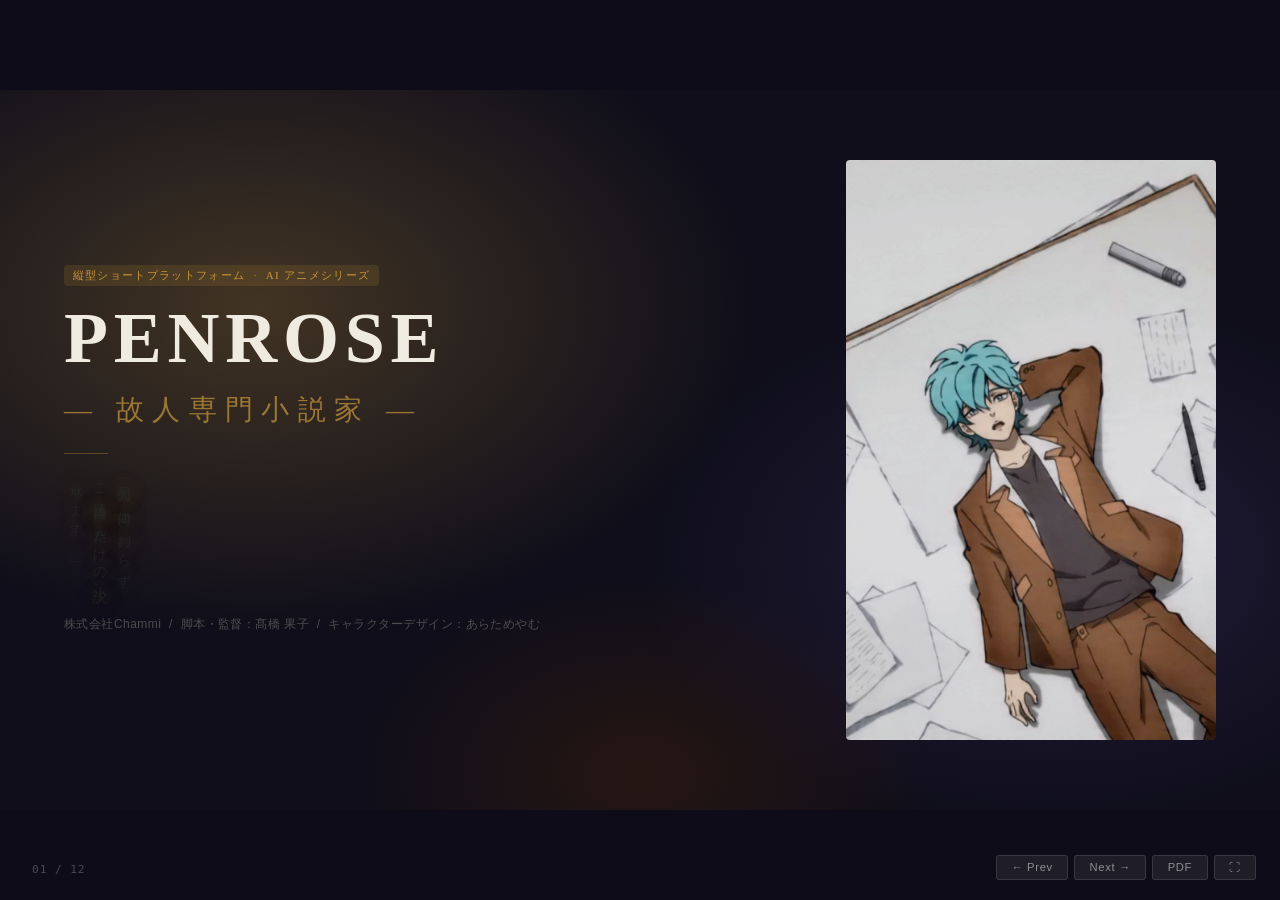
==== commit 6f2204fa: "update slides" ====
--- a/decks/03_penrose/index.html
+++ b/decks/03_penrose/index.html
@@ -3,60 +3,499 @@
 <head>
   <meta charset="UTF-8">
   <meta name="viewport" content="width=device-width, initial-scale=1.0">
-  <title>PENROSE 破 星めぐりの歌 — 企画書</title>
+  <title>PENROSE — 故人専門小説家 — 企画書</title>
   <link rel="stylesheet" href="../../engine/slide.css">
   <link rel="stylesheet" href="../../theme/penrose.css">
   <style>
-    /* character/story tables */
-    .char-table { width: 100%; border-collapse: collapse; }
-    .char-table th { font-size: var(--text-sm); font-weight: 700; color: var(--color-accent); text-align: left; padding: .4rem .6rem; border-bottom: 2px solid rgba(196,150,59,.25); letter-spacing: .06em; }
-    .char-table td { font-size: var(--text-sm); color: var(--color-muted); padding: .4rem .6rem; border-bottom: 1px solid var(--color-border); vertical-align: top; line-height: 1.55; }
-    .char-table td:first-child { font-weight: 700; color: var(--color-fg); white-space: nowrap; min-width: 8rem; }
-    .char-table tbody tr:hover td { background: rgba(196,150,59,.03); }
-
-    /* episode log (P8, P9, P10) */
-    .ep-log { display: grid; grid-template-columns: 1fr 1fr; gap: var(--sp-md); flex: 1; overflow: hidden; }
-    .ep-col { display: flex; flex-direction: column; gap: .32rem; }
-    .ep-section-title { font-size: .68rem; font-weight: 700; color: var(--color-accent); letter-spacing: .1em; text-transform: uppercase; padding: .18rem 0; border-bottom: 1px solid rgba(196,150,59,.2); margin-bottom: .12rem; font-family: Georgia, serif; }
-    .ep-item { font-size: .74rem; color: var(--color-muted); line-height: 1.48; display: flex; gap: .45rem; }
-    .ep-num { color: var(--color-accent); font-family: Georgia, serif; font-size: .68rem; font-weight: 700; flex-shrink: 0; min-width: 2rem; }
-
-    /* character design card */
-    .char-design-card { display: flex; flex-direction: column; gap: .5rem; }
-    .char-design-imgs { display: grid; grid-template-columns: 1fr 1fr; gap: .5rem; flex: 1; min-height: 0; }
-    .char-design-img { border-radius: 6px; overflow: hidden; background: rgba(28,26,40,.05); position: relative; display: flex; align-items: center; justify-content: center; min-height: 180px; }
-    .char-design-img img { width: 100%; height: 100%; object-fit: contain; display: block; }
-    .char-design-img .placeholder { display: flex; flex-direction: column; align-items: center; justify-content: center; gap: .4rem; width: 100%; height: 100%; padding: 1rem; }
-    .char-design-label { font-size: .62rem; color: var(--color-accent); letter-spacing: .1em; font-family: Georgia, serif; text-transform: uppercase; position: absolute; bottom: 6px; left: 8px; }
-    .char-coming-soon { display: flex; flex-direction: column; align-items: center; justify-content: center; background: rgba(28,26,40,.025); border: 1px dashed rgba(28,26,40,.15); border-radius: 6px; gap: .35rem; padding: .6rem; }
-    .char-coming-soon .cs-name { font-size: .72rem; font-weight: 700; color: var(--color-fg); }
-    .char-coming-soon .cs-label { font-size: .58rem; color: rgba(28,26,40,.3); letter-spacing: .12em; font-family: Georgia, serif; }
-
-    /* relationship diagram */
-    .rel-diagram { flex: 1; display: grid; grid-template-columns: 1fr 2fr 1fr; grid-template-rows: 1fr auto 1fr; gap: var(--sp-sm); align-items: center; }
-    .rel-node { background: var(--color-card-bg); border: var(--border); border-radius: var(--radius); padding: .5rem .7rem; text-align: center; }
-    .rel-node.center { background: rgba(196,150,59,.08); border-color: rgba(196,150,59,.35); border-radius: 50%; width: 120px; height: 120px; display: flex; flex-direction: column; align-items: center; justify-content: center; margin: auto; }
-    .rel-node .rn-name { font-size: .82rem; font-weight: 800; color: var(--color-fg); }
-    .rel-node .rn-role { font-size: .6rem; color: var(--color-accent); letter-spacing: .06em; }
-    .rel-node .rn-desc { font-size: .58rem; color: var(--color-muted); line-height: 1.4; margin-top: .25rem; }
-    .rel-arrow { font-size: .75rem; color: var(--color-accent); text-align: center; }
-
-    /* scene cards (P11) */
-    .scene-card { background: rgba(28,26,40,.03); border: 1px solid rgba(28,26,40,.1); border-left: 3px solid var(--color-accent); border-radius: 0 var(--radius) var(--radius) 0; padding: var(--sp-sm) var(--sp-md); display: flex; flex-direction: column; gap: .4rem; flex: 1; }
-    .scene-card .sc-num { font-size: .62rem; color: var(--color-accent); letter-spacing: .1em; font-family: Georgia, serif; }
-    .scene-card .sc-title { font-size: var(--text-base); font-weight: var(--weight-bold); color: var(--color-fg); line-height: 1.3; }
-    .scene-card .sc-body { font-size: var(--text-sm); color: var(--color-muted); line-height: 1.62; flex: 1; }
-    .scene-card .sc-trigger { font-size: .7rem; font-weight: 500; color: var(--color-accent-3); letter-spacing: .03em; border-top: 1px solid rgba(196,150,59,.15); padding-top: .3rem; margin-top: .2rem; }
-
-    /* video frame placeholders (P12) */
-    .video-frame { border-radius: 6px; overflow: hidden; background: #0f0e1a; position: relative; aspect-ratio: 16/9; display: flex; align-items: center; justify-content: center; }
-    .video-frame img { width: 100%; height: 100%; object-fit: cover; display: block; }
-    .video-frame .vf-label { position: absolute; bottom: 6px; left: 8px; font-size: .58rem; color: rgba(196,150,59,.6); font-family: Georgia, serif; letter-spacing: .08em; }
-
-    /* production table */
-    .prod-table { width: 100%; border-collapse: collapse; }
-    .prod-table td { font-size: var(--text-sm); padding: .55rem .7rem; border-bottom: 1px solid var(--color-border); color: var(--color-muted); line-height: 1.55; vertical-align: top; }
-    .prod-table td:first-child { font-weight: 700; color: var(--color-fg); white-space: nowrap; width: 10rem; }
+
+    /* ── P1: 縦書きキャッチコピー ── */
+    .catch-vertical {
+      writing-mode: vertical-rl;
+      font-family: var(--font-serif);
+      font-size: 1.05rem;
+      color: #f0ebe0;
+      letter-spacing: .18em;
+      line-height: 2.2;
+      text-shadow: 0 0 24px rgba(196,150,59,.25);
+    }
+
+    /* ── P3: ジャンル表示 ── */
+    .genre-bar {
+      font-family: var(--font-serif);
+      font-size: var(--text-2xl);
+      font-weight: 700;
+      color: var(--color-fg);
+      letter-spacing: .12em;
+      line-height: 1.2;
+    }
+    .genre-bar .x-mark {
+      color: var(--color-accent);
+      font-weight: 400;
+      margin: 0 .2em;
+    }
+
+    /* ── P3 / P4: 本文テキスト小 ── */
+    .body-text-sm {
+      font-size: var(--text-sm);
+      color: var(--color-muted);
+      line-height: 1.8;
+    }
+    .concept-block {
+      border-left: 3px solid var(--color-accent);
+      padding-left: var(--sp-sm);
+      font-size: var(--text-sm);
+      color: var(--color-fg);
+      font-weight: 700;
+      line-height: 1.6;
+    }
+
+    /* ── P4: あらすじ導入行 ── */
+    .synopsis-opener {
+      font-family: var(--font-serif);
+      font-size: var(--text-base);
+      color: var(--color-fg);
+      letter-spacing: .06em;
+      margin-bottom: .35rem;
+    }
+    .synopsis-rule {
+      color: var(--color-accent);
+      margin-right: .5em;
+      letter-spacing: .05em;
+    }
+
+    /* ── P6: スタッフレイアウト ── */
+    .staff-layout { display:grid; grid-template-columns:1fr 1fr 1fr; gap:var(--sp-md); flex:1; align-items:start; min-height:0; }
+    .staff-section { display:flex; flex-direction:column; gap:.3rem; }
+    .staff-role-label { font-size:.6875rem; color:var(--color-accent); letter-spacing:.12em; font-family:var(--font-mono); text-transform:uppercase; }
+    .staff-name { font-size:var(--text-xl); font-weight:800; color:var(--color-fg); line-height:1.2; font-family:var(--font-serif); }
+    .staff-bio { font-size:.875rem; color:var(--color-muted); line-height:1.7; }
+    .staff-filmography {
+      list-style:none;
+      display:flex;
+      flex-direction:column;
+      gap:.12rem;
+      border-top:1px solid var(--color-border);
+      padding-top:.38rem;
+      margin-top:.15rem;
+    }
+    .staff-filmography li {
+      display:grid;
+      grid-template-columns:3.2rem 1fr;
+      gap:.3rem;
+      font-size:.6875rem;
+      color:var(--color-muted);
+      line-height:1.6;
+      align-items:baseline;
+    }
+    .staff-filmography li .sf-year { color:var(--color-accent); font-family:var(--font-mono); font-weight:700; }
+    .staff-filmography li .sf-sub  { font-size:.6875rem; color:rgba(42,42,42,.38); grid-column:2; padding-left:.25rem; line-height:1.5; }
+    .staff-works { list-style:none; display:flex; flex-direction:column; gap:.3rem; }
+    .staff-works li { font-size:.875rem; color:var(--color-muted); line-height:1.7; padding-left:.5rem; border-left:1px solid var(--color-border); }
+
+    /* ── P7: rel-node (相関図) ── */
+    .rel-node { background:var(--color-card-bg); border:var(--border); border-radius:var(--radius); padding:.45rem .6rem; }
+    .rel-node.center { background:rgba(184,150,12,.08); border-color:rgba(184,150,12,.4); border-radius:50%; width:110px; height:110px; display:flex; flex-direction:column; align-items:center; justify-content:center; margin:auto; text-align:center; }
+    .rel-node .rn-name { font-size:.875rem; font-weight:800; color:var(--color-fg); line-height:1.3; }
+    .rel-node .rn-role { font-size:.6875rem; color:var(--color-accent); letter-spacing:.06em; font-family:var(--font-mono); text-transform:uppercase; }
+    .rel-node .rn-desc { font-size:.6875rem; color:var(--color-muted); line-height:1.5; margin-top:.2rem; }
+    .rel-arrow { font-size:.8rem; color:var(--color-accent); text-align:center; display:flex; align-items:center; justify-content:center; }
+
+    /* ── character/story tables ── */
+    .char-table { width:100%; border-collapse:collapse; }
+    .char-table th { font-size:var(--text-sm); font-weight:700; color:var(--color-accent); text-align:left; padding:.4rem .6rem; border-bottom:2px solid rgba(184,150,12,.25); letter-spacing:.06em; }
+    .char-table td { font-size:var(--text-sm); color:var(--color-muted); padding:.4rem .6rem; border-bottom:1px solid var(--color-border); vertical-align:top; line-height:1.7; }
+    .char-table td:first-child { font-weight:700; color:var(--color-fg); white-space:nowrap; min-width:8rem; }
+    .char-table tbody tr:hover td { background:rgba(184,150,12,.03); }
+
+    /* ── P5: キャラクターグリッド（7名） ── */
+    .char-grid {
+      display: flex;
+      gap: 14px;
+      flex: 1;
+      min-height: 0;
+    }
+    .char-cell {
+      flex: 1;
+      display: flex;
+      flex-direction: column;
+      gap: 6px;
+      min-width: 0;
+    }
+    .char-img-wrap {
+      flex: 1;
+      min-height: 0;
+      position: relative;
+      border-radius: 8px;
+      overflow: hidden;
+      background: rgba(42,42,42,.03);
+      border: 1px dashed rgba(184,150,12,.2);
+    }
+    .char-img-wrap img {
+      position: absolute;
+      inset: 0;
+      width: 100%;
+      height: 100%;
+      object-fit: contain;
+      display: block;
+    }
+    .char-placeholder {
+      position: absolute;
+      inset: 0;
+      display: flex;
+      flex-direction: column;
+      align-items: center;
+      justify-content: center;
+      gap: 6px;
+      pointer-events: none;
+    }
+    .char-placeholder .cp-mark {
+      font-size: 1.4rem;
+      color: rgba(184,150,12,.18);
+      line-height: 1;
+    }
+    .char-placeholder .cp-label {
+      font-size: .6875rem;
+      color: rgba(42,42,42,.2);
+      letter-spacing: .1em;
+      font-family: var(--font-mono);
+      text-transform: uppercase;
+    }
+    .char-cell-name {
+      font-size: .875rem;
+      font-weight: 700;
+      color: var(--color-fg);
+      text-align: center;
+      line-height: 1.3;
+      flex-shrink: 0;
+    }
+    .char-cell-role {
+      font-size: .6875rem;
+      color: var(--color-accent);
+      text-align: center;
+      letter-spacing: .1em;
+      font-family: var(--font-mono);
+      flex-shrink: 0;
+      margin-top: -1px;
+    }
+
+    /* ── scene cards ── */
+    .scene-card { background:#EDEDEA; border:1px solid rgba(42,42,42,.08); border-left:3px solid var(--color-accent); border-radius:0 var(--radius) var(--radius) 0; padding:var(--sp-sm) var(--sp-md); display:flex; flex-direction:column; gap:.4rem; flex:1; }
+    .scene-card .sc-num { font-size:.6875rem; color:var(--color-accent); letter-spacing:.1em; font-family:Georgia,serif; }
+    .scene-card .sc-title { font-size:var(--text-base); font-weight:var(--weight-bold); color:var(--color-fg); line-height:1.4; }
+    .scene-card .sc-body { font-size:var(--text-sm); color:var(--color-muted); line-height:1.7; flex:1; }
+    .scene-card .sc-trigger { font-size:.75rem; font-weight:500; color:var(--color-accent-3); letter-spacing:.03em; border-top:1px solid rgba(184,150,12,.15); padding-top:.3rem; margin-top:.2rem; line-height:1.6; }
+
+    /* ── video frame ── */
+    .video-frame { border-radius:6px; overflow:hidden; background:#0f0e1a; position:relative; aspect-ratio:16/9; display:flex; align-items:center; justify-content:center; }
+    .video-frame img { width:100%; height:100%; object-fit:cover; display:block; }
+    .video-frame .vf-label { position:absolute; bottom:6px; left:8px; font-size:.6875rem; color:rgba(184,150,12,.6); font-family:Georgia,serif; letter-spacing:.08em; }
+
+    /* ── production table ── */
+    .prod-table { width:100%; border-collapse:collapse; }
+    .prod-table td { font-size:var(--text-sm); padding:.55rem .7rem; border-bottom:1px solid var(--color-border); color:var(--color-muted); line-height:1.55; vertical-align:top; }
+    .prod-table td:first-child { font-weight:700; color:var(--color-fg); white-space:nowrap; width:10rem; }
+
+    /* ── P2: 原作映画スライド ── */
+    .slide-movie {
+      background: #080710;
+      position: relative;
+      overflow: hidden;
+    }
+    .movie-watermark {
+      position: absolute;
+      top: 50%;
+      left: 50%;
+      transform: translate(-50%, -50%);
+      font-family: var(--font-serif);
+      font-size: 16rem;
+      font-weight: 900;
+      color: rgba(196,150,59,.035);
+      letter-spacing: .15em;
+      white-space: nowrap;
+      pointer-events: none;
+      user-select: none;
+      z-index: 0;
+    }
+    .movie-thumb-link {
+      display: block;
+      border-radius: 6px;
+      overflow: hidden;
+      position: relative;
+      text-decoration: none;
+      flex-shrink: 0;
+    }
+    .movie-thumb-link img {
+      width: 100%;
+      height: 100%;
+      object-fit: cover;
+      display: block;
+      filter: sepia(15%) contrast(1.08) brightness(.92);
+    }
+    .movie-play-overlay {
+      position: absolute;
+      inset: 0;
+      display: flex;
+      align-items: center;
+      justify-content: center;
+      background: rgba(0,0,0,.22);
+      transition: background .2s;
+    }
+    .movie-thumb-link:hover .movie-play-overlay { background: rgba(0,0,0,.38); }
+    .movie-play-overlay span {
+      width: 54px;
+      height: 54px;
+      border-radius: 50%;
+      background: rgba(196,150,59,.88);
+      display: flex;
+      align-items: center;
+      justify-content: center;
+      font-size: 1.15rem;
+      color: #0a0912;
+      padding-left: 5px;
+      box-shadow: 0 0 28px rgba(196,150,59,.3);
+    }
+    .movie-info {
+      display: flex;
+      flex-direction: column;
+      gap: var(--sp-sm);
+      z-index: 1;
+      flex: 1;
+    }
+    .movie-cast-list {
+      display: flex;
+      flex-wrap: wrap;
+      gap: .15rem .4rem;
+      list-style: none;
+    }
+    .movie-cast-list li {
+      font-size: .875rem;
+      color: rgba(240,235,224,.65);
+      font-family: var(--font-serif);
+      letter-spacing: .04em;
+    }
+    .movie-cast-list li:not(:last-child)::after {
+      content: '　·';
+      color: rgba(196,150,59,.3);
+    }
+    .movie-award-item {
+      display: flex;
+      align-items: baseline;
+      gap: .5rem;
+      font-size: .875rem;
+      color: rgba(184,150,12,.8);
+      line-height: 1.7;
+    }
+    .movie-award-item::before {
+      content: '▸';
+      color: var(--color-accent);
+      flex-shrink: 0;
+      font-size: .6875rem;
+    }
+    .movie-url {
+      font-size: .6875rem;
+      color: rgba(184,150,12,.32);
+      font-family: var(--font-mono);
+      letter-spacing: .06em;
+      border-top: 1px solid rgba(184,150,12,.1);
+      padding-top: .35rem;
+      margin-top: auto;
+    }
+
+    /* ── P9/P10: ストーリーカード ── */
+    .story-slide {
+      background: #F7F4EF !important;
+    }
+    .story-title-area {
+      flex-shrink: 0;
+      display: flex;
+      flex-direction: column;
+      gap: 6px;
+      margin-bottom: 8px;
+    }
+    .story-slide h2 {
+      font-size: 1.75rem;
+      font-weight: 700;
+      color: #2A2A2A;
+      line-height: 1.4;
+      display: flex;
+      align-items: center;
+      gap: .45em;
+      padding-bottom: .35rem;
+      border-bottom: 1px solid #B8960C;
+    }
+    .story-slide h2::before {
+      content: '';
+      display: inline-block;
+      width: 10px;
+      height: 10px;
+      background: #B8960C;
+      border-radius: 50%;
+      flex-shrink: 0;
+    }
+    .story-subtitle-band {
+      display: inline-flex;
+      align-items: center;
+      background: #EDEDEA;
+      border-radius: 4px;
+      padding: 3px 10px;
+      font-size: 11px;
+      color: rgba(42,42,42,.55);
+      letter-spacing: .01em;
+      align-self: flex-start;
+    }
+    .story-list {
+      display: flex;
+      flex-direction: column;
+      flex: 1;
+      min-height: 0;
+    }
+    .story-item {
+      display: flex;
+      flex-direction: column;
+      gap: 2px;
+      padding: 5px 0;
+      border-bottom: 1px solid rgba(42,42,42,.08);
+      flex: 1;
+      overflow: hidden;
+    }
+    .story-item:last-child { border-bottom: none; }
+    .story-item-header {
+      display: flex;
+      align-items: center;
+      gap: 8px;
+      flex-shrink: 0;
+    }
+    .story-badge {
+      background: #B8960C;
+      color: #fff;
+      font-size: 13px;
+      font-weight: 700;
+      border-radius: 3px;
+      padding: 2px 7px;
+      letter-spacing: .04em;
+      white-space: nowrap;
+      flex-shrink: 0;
+    }
+    .story-ep-title {
+      font-size: 14px;
+      font-weight: 700;
+      color: #2A2A2A;
+      line-height: 1.3;
+      flex: 1;
+    }
+    .story-ep-dur {
+      font-size: 11px;
+      color: rgba(42,42,42,.45);
+      white-space: nowrap;
+      flex-shrink: 0;
+      font-weight: 400;
+    }
+    .story-item-body {
+      font-size: 14px;
+      color: #666666;
+      line-height: 1.6;
+      padding-left: 24px;
+      margin: 0;
+      overflow: hidden;
+    }
+    .story-item-hook {
+      display: none;
+    }
+
+    /* ── P12: シリーズ展開 専用 ── */
+    .series-flow {
+      display: flex;
+      align-items: stretch;
+      flex: 0 0 auto;
+    }
+    .series-flow-box {
+      flex: 1;
+      background: #EDEDEA;
+      border-radius: 12px;
+      padding: 20px 18px;
+      display: flex;
+      flex-direction: column;
+      align-items: center;
+      justify-content: center;
+      text-align: center;
+      gap: 10px;
+    }
+    .series-flow-box h3 {
+      font-size: var(--text-base);
+      font-weight: 700;
+      color: #2A2A2A;
+      line-height: 1.4;
+      margin: 0;
+    }
+    .series-flow-box p {
+      font-size: var(--text-sm);
+      color: #666666;
+      line-height: 1.7;
+      margin: 0;
+    }
+    .series-flow-arrow {
+      flex-shrink: 0;
+      width: 32px;
+      display: flex;
+      align-items: center;
+      justify-content: center;
+      color: #B8960C;
+      font-size: 1.3rem;
+      font-weight: 300;
+    }
+    .series-cards {
+      display: grid;
+      grid-template-columns: 1fr 1fr 1fr;
+      gap: 20px;
+      flex: 1;
+      min-height: 0;
+    }
+    .series-card {
+      background: #F7F4EF;
+      border-radius: 8px;
+      padding: 20px 18px;
+      display: flex;
+      flex-direction: column;
+      gap: 10px;
+    }
+    .series-card-gold   { border: 1.5px solid #B8960C; }
+    .series-card-purple { border: 1.5px solid #6B5B8F; }
+    .series-tag {
+      display: inline-block;
+      font-size: .6875rem;
+      font-weight: 600;
+      border-radius: 4px;
+      padding: .2rem .6rem;
+      background: transparent;
+      align-self: flex-start;
+      letter-spacing: .04em;
+    }
+    .series-tag-gold   { border: 1px solid #B8960C; color: #B8960C; }
+    .series-tag-purple { border: 1px solid #6B5B8F; color: #6B5B8F; }
+    .series-card h3 {
+      font-size: var(--text-base);
+      font-weight: 700;
+      color: #2A2A2A;
+      line-height: 1.4;
+      margin: 0;
+    }
+    .series-card p {
+      font-size: var(--text-sm);
+      color: #666666;
+      line-height: 1.7;
+      margin: 0;
+      flex: 1;
+    }
+
+    /* ── PDF出力スケーリング修正 ── */
+    @media print {
+      .slide {
+        width:  1280px !important;
+        height: 720px  !important;
+        zoom:   0.75;
+      }
+    }
+
   </style>
 </head>
 <body>
@@ -65,407 +504,542 @@
 
   <!-- ===== P1: 表紙 ===== -->
   <section class="slide slide-title is-active">
-    <span class="label serif" style="letter-spacing:.15em;">AI Anime Series · 縦型ショート</span>
-    <div style="display:flex;flex-direction:column;gap:.5rem;">
-      <h1>PENROSE</h1>
-      <p style="font-family:Georgia,serif;font-size:var(--text-xl);color:rgba(196,150,59,.75);letter-spacing:.2em;font-weight:400;">破&emsp;星めぐりの歌</p>
-    </div>
-    <div style="width:48px;height:1px;background:rgba(196,150,59,.35);"></div>
-    <h2 style="font-size:var(--text-3xl);color:#f0ebe0;line-height:1.2;font-weight:700;">「幽霊も、依頼人。」</h2>
-    <p style="color:rgba(240,235,224,.6);max-width:540px;line-height:1.72;font-size:var(--text-lg);">
-      死者を代弁する小説家がいる。<br>AIアニメが解き放つ、ちょっとおかしな死と愛の物語。
-    </p>
-    <p style="font-size:var(--text-xs);margin-top:auto;color:rgba(240,235,224,.3);letter-spacing:.04em;">
-      株式会社Chammi &nbsp;/&nbsp; 脚本：PENROSE &nbsp;/&nbsp; 監督：髙橋 果子 &nbsp;/&nbsp; キャラクターデザイン：あらためやむ
-    </p>
+    <div style="display:grid; grid-template-columns:1fr 370px; gap:var(--sp-xl); width:100%; flex:1; align-items:center;">
+
+      <!-- 左：タイトルブロック -->
+      <div style="display:flex; flex-direction:column; gap:var(--sp-sm);">
+        <span class="label serif" style="align-self:flex-start; font-size:.6875rem; letter-spacing:.12em;">縦型ショートプラットフォーム &nbsp;·&nbsp; AI アニメシリーズ</span>
+
+        <h1 style="color:#f0ebe0; font-family:var(--font-serif); letter-spacing:.08em; font-size:4.5rem; line-height:1.0;">PENROSE</h1>
+        <p style="font-family:var(--font-serif); font-size:var(--text-xl); color:rgba(196,150,59,.72); letter-spacing:.3em; font-weight:400; margin-top:-.25rem;">― 故人専門小説家 ―</p>
+
+        <div style="width:44px; height:1px; background:rgba(196,150,59,.35); margin:.2rem 0;"></div>
+
+        <!-- キャッチコピー 縦書き -->
+        <div style="display:flex; align-items:flex-start; gap:var(--sp-sm);">
+          <p class="catch-vertical">「死因の如何に拘わらず<br>ご遺族様の為だけの小説、<br>承ります。」</p>
+        </div>
+
+        <p style="font-size:var(--text-xs); color:rgba(240,235,224,.28); margin-top:auto; letter-spacing:.04em; line-height:1.8;">
+          株式会社Chammi &nbsp;/&nbsp; 脚本・監督：髙橋 果子 &nbsp;/&nbsp; キャラクターデザイン：あらためやむ
+        </p>
+      </div>
+
+      <!-- 右：キービジュアル -->
+      <div style="height:100%; display:flex; align-items:center; justify-content:center; min-height:0;">
+        <img src="assets/penrose-poster.jpg" alt="PENROSE キービジュアル"
+             style="height:580px; width:100%; object-fit:cover; object-position:center top; border-radius:4px; opacity:.9;">
+      </div>
+
+    </div>
   </section>
 
-  <!-- ===== P2: 企画意図 ===== -->
-  <section class="slide slide-content">
-    <div class="body">
+
+  <!-- ===== P2: なぜ今、この作品か ===== -->
+  <section class="slide slide-content" style="--sp-xl:2.5rem;">
+    <div class="body" style="gap:var(--sp-md);">
+
       <h2>なぜ今、この作品か</h2>
-      <p style="font-size:var(--text-lg);font-weight:700;color:var(--color-fg);line-height:1.4;">「"死者"を題材としたミステリー・コメディを、味のあるAIアニメで表現する」</p>
-      <ul class="list">
-        <li>死者を代弁する「故人専門小説家」という唯一無二の職業設定</li>
-        <li>幽霊・死者・葬儀社が日常に溶け込むダーク×ユーモアの世界観</li>
-        <li>死をコメディに——「怖い」より「おかしい」「切ない」後味</li>
-        <li>AIアニメ特有の「不完全な動き」「奇妙な質感」が、この世とあの世の境界を絶妙に演出</li>
-        <li>ターゲット：20〜40代、ミステリー・コメディ好き</li>
-      </ul>
-    </div>
-  </section>
-
-  <!-- ===== P3: 企画概要 ===== -->
-  <section class="slide slide-content" style="--sp-xl:2.5rem;">
-    <div class="body">
-      <h2>主要キャラクター・あらすじ</h2>
-      <div class="cols-2" style="gap:var(--sp-lg);flex:1;align-items:start;">
-        <!-- LEFT: あらすじ -->
-        <div style="display:flex;flex-direction:column;gap:var(--sp-sm);">
-          <h3>あらすじ</h3>
-          <p style="font-size:var(--text-sm);line-height:1.7;">東京・中野の葬儀社ビルに事務所を構える"故人専門小説家"・井浦。遺族の依頼を受け、突然亡くなった人の死の状況から「フィクションの物語」を書く——ただし事実をそのまま書くのではなく、ペンローズの三角形のように「優しい嘘」をついた作品として。見習いアシスタントの南原、葬儀社の奇人・雨部、いつまでも成仏しない幽霊・綾、刑事の安貴、謎の霊能者・緒月——個性豊かな面々に囲まれた、少し変わった奇妙な日常ミステリー。</p>
-          <span class="badge">第1話 破 星めぐりの歌</span>
-          <p style="font-size:var(--text-sm);">95歳で亡くなったシホ婆の依頼が来る。「亡夫の写真が何十年も世界を旅して戻ってくるが、今回だけ半年経っても戻ってこない」——捜索を頼まれた南原が奔走するが手がかりゼロ。するとテレビの宇宙中継に映った外国人飛行士が、その写真を持って民間衛星「ほしめぐり」に乗り込もうとしていた。シホの夫は飛行機乗り——宇宙に行くのが夢だったのだ。</p>
-        </div>
-        <!-- RIGHT: 主要キャラクター -->
-        <div style="display:flex;flex-direction:column;gap:var(--sp-sm);">
-          <h3>主要キャラクター</h3>
-          <table class="char-table">
-            <thead>
-              <tr><th>名前</th><th>役割・属性</th></tr>
-            </thead>
+
+      <div style="display:grid; grid-template-columns:1fr 340px; gap:var(--sp-xl); flex:1; min-height:0; align-items:start;">
+
+        <!-- 左：既存コンテンツ -->
+        <div style="display:flex; flex-direction:column; gap:var(--sp-md);">
+          <!-- コンセプト大見出し -->
+          <div style="border-left:4px solid var(--color-accent); padding:var(--sp-sm) var(--sp-md); background:rgba(196,150,59,.04); border-radius:0 var(--radius) var(--radius) 0;">
+            <p style="font-family:var(--font-serif); font-size:var(--text-xl); font-weight:700; color:var(--color-fg); line-height:1.45; letter-spacing:.02em;">「"死者"を題材としたミステリー・コメディを、<br>味のあるAIアニメで表現する」</p>
+          </div>
+
+          <p style="font-size:var(--text-sm); color:var(--color-muted); line-height:1.7;">高橋果子監督によるインディー実写映画『PENROSE』を、AIショートアニメで表現します。</p>
+
+          <!-- 箇条書き -->
+          <ul class="list">
+            <li>死者を代弁する「故人専門小説家」という唯一無二の職業設定</li>
+            <li>幽霊・死者・葬儀社が日常に溶け込むダーク×ユーモアの世界観</li>
+            <li>死をコメディに——「怖い」より「おかしい」「切ない」後味</li>
+            <li>AIアニメ特有の「不完全な動き」「奇妙な質感」が、この世とあの世の境界を絶妙に演出</li>
+            <li>ターゲット：<span style="color:var(--color-fg); font-weight:700;">20〜40代、ミステリー・コメディ好き</span></li>
+          </ul>
+        </div>
+
+        <!-- 右：制作体制 -->
+        <div style="display:flex; flex-direction:column; gap:var(--sp-sm);">
+          <p style="font-size:.6875rem; color:var(--color-accent); font-weight:700; letter-spacing:.08em; text-transform:uppercase; margin:0;">制作体制</p>
+          <table class="prod-table">
             <tbody>
-              <tr><td>井浦（いうら）</td><td>故人専門小説家。表情とぼしく目と口のみ。南原に対してだけ笑う</td></tr>
-              <tr><td>南原兼太（みなみはらけんた）</td><td>見習いアシスタント。振り回される常識人。よく転ぶ</td></tr>
-              <tr><td>雨部今生（あめぶいまき）</td><td>葬儀社「おくるびと」の奇才。毎回トンデモ新サービスを発明</td></tr>
-              <tr><td>雨部クロミ</td><td>雨部の相棒。無口だがスマホで的確に法律違反を突きつける</td></tr>
-              <tr><td>結城綾（ゆうきあや）</td><td>いつまでも成仏しない幽霊。事務所に居座りケーキを食べている</td></tr>
-              <tr><td>安貴京我（あききょうが）</td><td>刑事。デスクの引き出しに紅茶グッズしか入っていない</td></tr>
-              <tr><td>緒月（おつき）</td><td>月島の霊能者。毎回窓から飛び込んでくる</td></tr>
+              <tr><td>制作会社</td><td>株式会社Chammi</td></tr>
+              <tr><td>脚本原作</td><td>PENROSE（2023年）</td></tr>
+              <tr><td>監督</td><td>髙橋 果子</td></tr>
+              <tr><td>キャラクターデザイン</td><td>あらためやむ</td></tr>
+              <tr><td>形式</td><td>ショートアニメ</td></tr>
+              <tr><td>制作期間</td><td>約1ヶ月</td></tr>
             </tbody>
           </table>
         </div>
-      </div>
+
+      </div>
+
     </div>
   </section>
 
-  <!-- ===== P4: キャラクターデザイン ===== -->
+
+  <!-- ===== P3: 原作PENROSE紹介 ===== -->
+  <section class="slide slide-content" style="--sp-xl:2rem;">
+    <div class="body" style="gap:var(--sp-sm);">
+
+      <!-- タイトル -->
+      <div>
+        <h2>原作『PENROSE』紹介</h2>
+        <p style="font-size:var(--text-sm); color:var(--color-muted); margin-top:.2rem; line-height:1.4;">警察でも探偵でもない、故人専門小説家という新しいバディドラマ</p>
+      </div>
+
+      <!-- 左右レイアウト -->
+      <div style="display:grid; grid-template-columns:1fr 1.15fr; gap:var(--sp-lg); flex:1; align-items:start; min-height:0;">
+
+        <!-- 左：PENROSE ブランディング + サムネイル -->
+        <div style="display:flex; flex-direction:column; gap:var(--sp-sm);">
+          <div>
+            <p style="font-family:var(--font-serif); font-size:var(--text-2xl); font-weight:700; color:var(--color-fg); letter-spacing:.1em; line-height:1.0;">PENROSE</p>
+            <p style="font-family:var(--font-serif); font-size:.78rem; color:rgba(196,150,59,.65); letter-spacing:.22em; margin-top:.15rem;">故人専門小説家</p>
+          </div>
+          <a class="movie-thumb-link" href="https://youtu.be/Q0G_x-sF8Eo" target="_blank" style="width:100%; aspect-ratio:16/9; display:block;">
+            <img src="https://img.youtube.com/vi/Q0G_x-sF8Eo/maxresdefault.jpg" alt="映画PENROSE"
+                 style="width:100%; height:100%; object-fit:cover; display:block;"
+                 onerror="this.style.background='rgba(26,26,46,.06)'; this.style.minHeight='180px';">
+            <div class="movie-play-overlay"><span>▶</span></div>
+          </a>
+          <p style="font-size:.6875rem; color:var(--color-muted); line-height:1.5;">監督・脚本・編集：髙橋 果子 ／ 2023年</p>
+        </div>
+
+        <!-- 右：本文 + キャスト -->
+        <div style="display:flex; flex-direction:column; gap:.4rem; overflow:hidden; min-height:0;">
+          <p class="body-text-sm">配信プラットフォームでのドラマ視聴がメインとなった今、求められているのは、骨太でちゃんと繰り返し見たくなる物語。</p>
+          <p class="body-text-sm">誰にでも訪れる突然の別れ、死。亡くなった人の足取りを辿り、その人生を物語として描く故人専門の小説家、井浦。そして助手の南原。ふたりの事務所「PENROSE」へ奇妙な客がやってくる。</p>
+          <p class="body-text-sm">彼らを助けているのか邪魔しているのか、ワケありの仲間たちが集まって、そして絡み合う過去……</p>
+          <p class="body-text-sm">クセは強いが、軽妙洒脱、個性あふれるキャラクターたちが織りなす、ポップでオカルト的なミステリードラマ……かと思いきや、「死」や「家族」と向き合う深いドラマ性が流れている。</p>
+          <p class="body-text-sm">死と向き合い、心の傷を負った彼らの幾重にも折り重なった過去を少しずつ紐解いていくストーリー展開に、考察が止まらない！</p>
+        </div>
+
+      </div>
+    </div>
+  </section>
+
+
+  <!-- ===== P4: あらすじ ===== -->
   <section class="slide slide-content" style="--sp-xl:2.5rem;">
-    <div class="body">
-      <h2>キャラクターデザイン — あらためやむ</h2>
-      <div style="display:flex;flex-direction:column;gap:var(--sp-md);flex:1;">
-        <!-- Top row: 2 characters -->
-        <div class="cols-2" style="flex:1;gap:var(--sp-md);">
-          <!-- 井浦 -->
-          <div class="char-design-card">
-            <div class="char-design-imgs">
-              <div class="char-design-img" style="background:linear-gradient(155deg,#0c1a1e 0%,#1a3028 50%,#0a1520 100%);">
-                <img src="assets/iura-color.png" alt="井浦 カラー">
-                <span class="char-design-label">COLOR</span>
-              </div>
-              <div class="char-design-img" style="background:linear-gradient(155deg,#1e1a10 0%,#2a2415 50%,#1a1608 100%);">
-                <img src="assets/iura-line.png" alt="井浦 線画">
-                <span class="char-design-label">LINE ART</span>
-              </div>
-            </div>
-            <p style="font-size:.7rem;color:var(--color-muted);">故人専門小説家。青緑ツートーンヘア、ブラウンスーツ。180cm。表情とぼしく、南原に対してだけ笑う。</p>
+    <div class="body" style="gap:var(--sp-sm);">
+      <h2>あらすじ</h2>
+
+      <div class="cols-2" style="gap:var(--sp-md); flex:1; align-items:start;">
+
+        <!-- 左カラム -->
+        <div style="display:flex; flex-direction:column; gap:.45rem;">
+          <p class="synopsis-opener"><span class="synopsis-rule">───</span>東京。下町のとある一角。<br>そこに一風変わった小説家が少々奇妙な日常を送っていた。<br>小説家の小さな事務所の名前は「ペンローズ」</p>
+          <p class="body-text-sm">遺族の依頼を受け、事故や病気、自殺などで突然亡くなった人の死因や亡くなる前の行動や状況などから、死に至った理由を推察し、それを「フィクション」の物語として描く、<span class="highlight">"故人専門小説家"</span>の井浦。</p>
+          <p class="body-text-sm">街の一角にある葬儀会社の建物の地下に間借りをして小さな事務所を構え、小説家見習いで助手の南原と一緒に依頼を受けている。</p>
+          <p class="body-text-sm">故人と遺族の関係や死の状況は依頼ごとにさまざまで、時には倫理的に難しい依頼も。</p>
+        </div>
+
+        <!-- 右カラム -->
+        <div style="display:flex; flex-direction:column; gap:.45rem;">
+          <p class="body-text-sm">小説として書くために、死の事実をあの手この手を使って調査するが、その事実をそのまま書くことはしない。</p>
+          <p class="body-text-sm">井浦の書く小説はあくまでフィクションであり、井浦の感性を通じて物語として生まれる「作品」だ。ただ一人の読者──依頼人（＝残された遺族）が読んだ後にどう感じたか、何を考えるかに重点を置いて物語を書く。</p>
+          <p class="body-text-sm">事実とは少し捻れたとしても、読者の心の中で、思いに折り合いをつけ、一区切りがつくのなら……</p>
+          <p class="body-text-sm" style="border-left:2px solid rgba(196,150,59,.3); padding-left:var(--sp-sm); color:var(--color-fg);">ペンローズの三角形のように優しい嘘をつく小説家と、その周りで、協力しているのか邪魔をしているのか、集まってくるワケありで、個性豊かな仲間たちとのちょっと奇妙な日常———</p>
+        </div>
+
+      </div>
+    </div>
+  </section>
+
+
+  <!-- ===== P5: キャラクターデザイン ===== -->
+  <section class="slide slide-content" style="--sp-xl:2.5rem;">
+    <div class="body" style="gap:var(--sp-sm);">
+
+      <h2>キャラクターデザイン</h2>
+
+      <!-- 7名 2段グリッド（1段目:4名 / 2段目:3名） -->
+      <div style="display:grid; grid-template-columns:repeat(4, 1fr); gap:12px 14px; flex:1; min-height:0; align-content:stretch;">
+
+        <!-- 井浦 -->
+        <div style="display:flex; flex-direction:column; gap:5px;">
+          <div class="char-img-wrap" style="flex:none; aspect-ratio:3/2; width:100%; height:auto;">
+            <div class="char-placeholder"><span class="cp-mark">✦</span><span class="cp-label">ARTWORK</span></div>
+            <img src="assets/iura-color.png" alt="井浦" style="position:absolute; inset:0; width:100%; height:100%; object-fit:contain; display:block;" onerror="this.style.display='none';">
           </div>
-          <!-- 南原 -->
-          <div class="char-design-card">
-            <div class="char-design-imgs">
-              <div class="char-design-img" style="background:linear-gradient(155deg,#101c10 0%,#1a2a1a 50%,#0e1a0e 100%);">
-                <img src="assets/minamihara-color.png" alt="南原 カラー">
-                <span class="char-design-label">COLOR</span>
-              </div>
-              <div class="char-design-img" style="background:linear-gradient(155deg,#1a1a0e 0%,#2a2a18 50%,#181808 100%);">
-                <img src="assets/minamihara-line.png" alt="南原 線画">
-                <span class="char-design-label">LINE ART</span>
-              </div>
-            </div>
-            <p style="font-size:.7rem;color:var(--color-muted);">見習いアシスタント。ダークグリーン髪、グレーパーカー。173cm。振り回される常識人。よく転ぶ。</p>
+          <p class="char-cell-name">井浦</p>
+          <p class="char-cell-role">NOVELIST</p>
+        </div>
+
+        <!-- 南原兼太 -->
+        <div style="display:flex; flex-direction:column; gap:5px;">
+          <div class="char-img-wrap" style="flex:none; aspect-ratio:3/2; width:100%; height:auto;">
+            <div class="char-placeholder"><span class="cp-mark">✦</span><span class="cp-label">ARTWORK</span></div>
+            <img src="assets/minamihara-color.png" alt="南原兼太" style="position:absolute; inset:0; width:100%; height:100%; object-fit:contain; display:block;" onerror="this.style.display='none';">
           </div>
-        </div>
-        <!-- Bottom row: 5 COMING SOON -->
-        <div style="display:flex;flex-direction:row;gap:.5rem;">
-          <div class="char-coming-soon" style="flex:1;min-height:60px;">
-            <span class="cs-name">雨部今生</span>
-            <span class="cs-label">CHARACTER COMING SOON</span>
+          <p class="char-cell-name">南原兼太</p>
+          <p class="char-cell-role">ASSISTANT</p>
+        </div>
+
+        <!-- 雨部今生 -->
+        <div style="display:flex; flex-direction:column; gap:5px;">
+          <div class="char-img-wrap" style="flex:none; aspect-ratio:3/2; width:100%; height:auto;">
+            <div class="char-placeholder"><span class="cp-mark" style="font-size:.6rem; letter-spacing:.1em; color:var(--color-muted);">Coming Soon</span></div>
           </div>
-          <div class="char-coming-soon" style="flex:1;min-height:60px;">
-            <span class="cs-name">雨部クロミ</span>
-            <span class="cs-label">CHARACTER COMING SOON</span>
+          <p class="char-cell-name">雨部今生</p>
+          <p class="char-cell-role">UNDERTAKER</p>
+        </div>
+
+        <!-- 雨部クロミ -->
+        <div style="display:flex; flex-direction:column; gap:5px;">
+          <div class="char-img-wrap" style="flex:none; aspect-ratio:3/2; width:100%; height:auto;">
+            <div class="char-placeholder"><span class="cp-mark">✦</span><span class="cp-label">ARTWORK</span></div>
+            <img src="assets/kuromi-color.png" alt="雨部クロミ" style="position:absolute; inset:0; width:100%; height:100%; object-fit:contain; display:block;" onerror="this.style.display='none';">
           </div>
-          <div class="char-coming-soon" style="flex:1;min-height:60px;">
-            <span class="cs-name">結城綾</span>
-            <span class="cs-label">CHARACTER COMING SOON</span>
+          <p class="char-cell-name">雨部クロミ</p>
+          <p class="char-cell-role">SILENT PARTNER</p>
+        </div>
+
+        <!-- 結城綾 -->
+        <div style="display:flex; flex-direction:column; gap:5px;">
+          <div class="char-img-wrap" style="flex:none; aspect-ratio:3/2; width:100%; height:auto;">
+            <div class="char-placeholder"><span class="cp-mark" style="font-size:.6rem; letter-spacing:.1em; color:var(--color-muted);">Coming Soon</span></div>
           </div>
-          <div class="char-coming-soon" style="flex:1;min-height:60px;">
-            <span class="cs-name">安貴京我</span>
-            <span class="cs-label">CHARACTER COMING SOON</span>
+          <p class="char-cell-name">結城綾</p>
+          <p class="char-cell-role">GHOST</p>
+        </div>
+
+        <!-- 安貴京我 -->
+        <div style="display:flex; flex-direction:column; gap:5px;">
+          <div class="char-img-wrap" style="flex:none; aspect-ratio:3/2; width:100%; height:auto;">
+            <div class="char-placeholder"><span class="cp-mark" style="font-size:.6rem; letter-spacing:.1em; color:var(--color-muted);">Coming Soon</span></div>
           </div>
-          <div class="char-coming-soon" style="flex:1;min-height:60px;">
-            <span class="cs-name">緒月</span>
-            <span class="cs-label">CHARACTER COMING SOON</span>
+          <p class="char-cell-name">安貴京我</p>
+          <p class="char-cell-role">DETECTIVE</p>
+        </div>
+
+        <!-- 緒月 -->
+        <div style="display:flex; flex-direction:column; gap:5px;">
+          <div class="char-img-wrap" style="flex:none; aspect-ratio:3/2; width:100%; height:auto;">
+            <div class="char-placeholder"><span class="cp-mark" style="font-size:.6rem; letter-spacing:.1em; color:var(--color-muted);">Coming Soon</span></div>
           </div>
-        </div>
-      </div>
+          <p class="char-cell-name">緒月</p>
+          <p class="char-cell-role">SPIRIT MEDIUM</p>
+        </div>
+
+      </div>
+
+      <!-- クレジット -->
+      <p style="font-size:.6875rem; color:var(--color-muted); text-align:right; letter-spacing:.04em; flex-shrink:0;">キャラクターデザイン：あらためやむ</p>
+
     </div>
   </section>
 
-  <!-- ===== P5: スタッフ紹介 ===== -->
-  <section class="slide slide-content" style="--sp-xl:2.5rem;">
-    <div class="body">
+
+  <!-- ===== P6: 制作スタッフ ===== -->
+  <section class="slide slide-content" style="--sp-xl:2rem;">
+    <div class="body" style="gap:var(--sp-sm);">
       <h2>制作スタッフ</h2>
-      <div class="cols-2" style="flex:1;align-items:start;">
-        <!-- LEFT: 監督 -->
-        <div class="card card-gold">
-          <span class="badge" style="margin-bottom:var(--sp-xs);">監督</span>
-          <h3>髙橋 果子（たかはし かこ）</h3>
-          <p style="font-size:.72rem;color:var(--color-muted);">映像監督・脚本・撮影・編集 / 宮城県出身。東北芸術工科大学 歴史遺産学科卒。</p>
-          <div class="divider"></div>
-          <div style="display:flex;flex-direction:column;gap:.3rem;">
-            <p style="font-size:.7rem;color:var(--color-muted);line-height:1.5;">NHK Eテレ「グレーテルのかまど」Dir・フードコーディネート・編集（2022〜）</p>
-            <p style="font-size:.7rem;color:var(--color-muted);line-height:1.5;">NHK Eテレ「人と暮らしと、台所」Dir・取材・編集（2020〜）ナレーション：麻生久美子</p>
-            <p style="font-size:.7rem;color:var(--color-muted);line-height:1.5;">SONY「映画×ブラビア」プロモーション Dir</p>
-            <p style="font-size:.7rem;color:var(--color-muted);line-height:1.5;">自主映画「PENROSE」監督・脚本・編集（2023年11月）出演：蒼木陣、江口航 ほか</p>
-            <p style="font-size:.7rem;color:var(--color-muted);line-height:1.5;">MV「井澤巧麻 Pure as Ice」監督・撮影・編集</p>
-            <p style="font-size:.7rem;color:var(--color-muted);line-height:1.5;">「こどもちゃれんじぷち」ビデオコンテンツ 監督・助監督</p>
-            <p style="font-size:.7rem;color:var(--color-muted);line-height:1.5;">中国語講座ドラマ「＃ぷらどら」シリーズ 監督・脚本</p>
+      <div class="staff-layout">
+
+        <!-- 左：監督 -->
+        <div class="staff-section">
+          <div style="display:flex; align-items:baseline; gap:.6rem; flex-wrap:wrap;">
+            <span class="staff-role-label">脚本・監督</span>
+            <span class="staff-name">髙橋 果子</span>
+            <span style="font-size:.6875rem; color:var(--color-muted);">（たかはし かこ）</span>
           </div>
-          <p style="font-size:.65rem;color:var(--color-accent-3);">使用ツール：Premiere Pro / DaVinci Resolve / Photoshop / Illustrator</p>
-        </div>
-        <!-- RIGHT: キャラクターデザイン -->
-        <div class="card card-purple">
-          <span class="badge badge-purple" style="margin-bottom:var(--sp-xs);">キャラクターデザイン</span>
-          <h3>あらためやむ</h3>
-          <p style="font-size:.72rem;color:var(--color-muted);">元パイオニアLDC・ユニバーサル・アミューズソフト等にて映像プロデューサーを歴任。晩年、漫画家に転身。ウェブトゥーン中心に活動。</p>
-          <div class="divider"></div>
-          <p style="font-size:.7rem;color:var(--color-muted);">代表作：「もんすたっ！」「タマオのおたま」「ののちゃん」「RUN」「仔猫をもらってきた」ほか</p>
-          <p style="font-size:.65rem;"><a href="https://www.pixiv.net/users/779169" target="_blank" style="color:var(--color-accent-2);">Pixiv: pixiv.net/users/779169 ↗</a></p>
-        </div>
+          <p class="staff-bio">映像監督・脚本・撮影・編集。1993年宮城県出身。東北芸術工科大学卒。民俗文化映像研究所出身で民俗学者の田口洋美に従事。番組制作プロダクションにてNHK Eテレ「グレーテルのかまど」「人と暮らしと、台所」シリーズ、ベネッセコーポレーション「こどもちゃれんじぷち」シリーズ制作を行う一方で、「gokigen Films」を立ち上げ、自主制作映画で監督・脚本を務める。</p>
+          <ul class="staff-filmography">
+            <li>
+              <span class="sf-year">2022</span>
+              <span>短編映画「隣のひと」&emsp;監督・編集</span>
+            </li>
+            <li>
+              <span class="sf-year">2023</span>
+              <span>長編映画「PENROSE」&emsp;監督・脚本・編集</span>
+            </li>
+            <li>
+              <span class="sf-year">2022〜</span>
+              <span>NHK Eテレ「グレーテルのかまど」&emsp;ディレクター・フードコーディネート・編集</span>
+            </li>
+            <li>
+              <span class="sf-year"></span>
+              <span class="sf-sub">「パンどろぼうのぼうしパン」「ハローキティのアップルパイ」「SPY×FAMILYのマカロン」ほか多数</span>
+            </li>
+            <li>
+              <span class="sf-year">2020〜</span>
+              <span>NHK Eテレ「人と暮らしと、台所」&emsp;ディレクター・取材・編集　ナレーション：麻生久美子</span>
+            </li>
+            <li>
+              <span class="sf-year"></span>
+              <span>SONY「映画をもっと好きになる【映画×ブラビア】」&emsp;ディレクター</span>
+            </li>
+            <li>
+              <span class="sf-year"></span>
+              <span>「こどもちゃれんじぷち」ビデオコンテンツ&emsp;監督・助監督</span>
+            </li>
+            <li>
+              <span class="sf-year"></span>
+              <span>MV「井澤巧麻 Pure as Ice」&emsp;監督・撮影・編集</span>
+            </li>
+            <li>
+              <span class="sf-year"></span>
+              <span>中国語講座×若手俳優ドラマ「＃ぷらどら」シリーズ&emsp;監督・脚本</span>
+            </li>
+          </ul>
+        </div>
+
+        <!-- 中：キャラクターデザイン -->
+        <div class="staff-section">
+          <div style="display:flex; align-items:baseline; gap:.6rem; flex-wrap:wrap;">
+            <span class="staff-role-label">キャラクターデザイン</span>
+            <span class="staff-name">あらためやむ</span>
+          </div>
+          <p class="staff-bio">元パイオニアLDC・ユニバーサル・アミューズソフト等にて映像プロデューサーを歴任。現在はウェブトゥーンを中心に漫画家として活動。</p>
+          <ul class="staff-works" style="margin-top:.2rem;">
+            <li>代表作：「もんすたっ！」「タマオのおたま」</li>
+            <li>「ののちゃん」「RUN」「仔猫をもらってきた」ほか</li>
+          </ul>
+          <p style="font-size:.6875rem; color:var(--color-accent); margin-top:.35rem;">
+            <a href="https://www.pixiv.net/users/779169" target="_blank" style="color:var(--color-accent); text-decoration:none;">Pixiv: pixiv.net/users/779169 ↗</a>
+          </p>
+        </div>
+
+        <!-- 右：AIアニメーション -->
+        <div class="staff-section">
+          <div style="display:flex; align-items:baseline; gap:.6rem; flex-wrap:wrap;">
+            <span class="staff-role-label">AIアニメーション</span>
+            <span class="staff-name">Yachimat</span>
+          </div>
+          <p class="staff-bio">株式会社リクルート、世界コスプレサミットCFO、Netflixアニメにおける出資およびアシスタントプロデューサーを経てAIアニメ制作者に。</p>
+          <p class="staff-bio">現在はWonderStudio、Aura Production、Promise AIなど米国拠点のアニメスタジオなどと協業しAIアニメの制作を行う。</p>
+          <p class="staff-bio">400名のクリエイターが集まるAIクリエイターコミュニティ「AI Creator's Directry」主宰。</p>
+          <p style="font-size:.6875rem; color:var(--color-accent); margin-top:.35rem;">
+            <a href="https://x.com/yachimat_manga" target="_blank" style="color:var(--color-accent); text-decoration:none;">X: @yachimat_manga ↗</a>
+          </p>
+        </div>
+
       </div>
     </div>
   </section>
 
-  <!-- ===== P6: ベンチマーク ===== -->
-  <section class="slide slide-content">
-    <div class="body">
-      <p style="font-size:var(--text-lg);font-weight:700;color:var(--color-fg);line-height:1.4;margin-bottom:var(--sp-sm);">「実写映画から生まれたIPが、AIアニメとして新たな命を吹き込まれる。」</p>
-      <div class="cols-3" style="flex:1;">
-        <!-- ① PENROSE -->
-        <div class="card card-sepia">
-          <span class="badge badge-sepia" style="margin-bottom:var(--sp-xs);">監督作 / 原作IP</span>
-          <h3>PENROSE</h3>
-          <p style="font-size:var(--text-sm);">2023年／髙橋果子 監督・脚本。本企画の実写原作。「故人専門小説家」という世界観の起点。出演：蒼木陣・江口航ほか。</p>
-          <span style="font-size:.72rem;color:var(--color-accent-3);font-weight:600;margin-top:auto;display:block;">→ 本企画はこのIPのAIアニメ化。監督自身の物語を自らの手で動かす。</span>
-        </div>
-        <!-- ② ゾンビランドサガ -->
-        <div class="card card-purple">
-          <span class="badge badge-purple" style="margin-bottom:var(--sp-xs);">参照フォーマット</span>
-          <h3>ゾンビランドサガ</h3>
-          <p style="font-size:var(--text-sm);">2018〜／MAPPA。死者をアイドルに復活させる「死×コメディ」のジャンル開拓作。シーズン2まで続く人気シリーズ。</p>
-          <span style="font-size:.72rem;color:var(--color-accent-2);font-weight:600;margin-top:auto;display:block;">→ 「死者が普通にそこにいる日常」という本企画の世界観と共鳴するリファレンス</span>
-        </div>
-        <!-- ③ 銭天童 -->
-        <div class="card card-gold">
-          <span class="badge" style="margin-bottom:var(--sp-xs);">AIアニメ最前線</span>
-          <h3>銭天童</h3>
-          <p style="font-size:var(--text-sm);">中国発のAIアニメシリーズ。AIによるキャラクター表現とストーリーテリングの可能性を切り開いた作品として注目を集める。</p>
-          <span style="font-size:.72rem;color:var(--color-accent);font-weight:600;margin-top:auto;display:block;">→ AIアニメが「物語コンテンツ」として成立することを示す最前線の事例</span>
-        </div>
-      </div>
+
+
+  <!-- ===== P9: ストーリー全体構成 ① #1–#5 ===== -->
+  <section class="slide story-slide" style="padding:22px 44px;">
+    <div class="story-title-area">
+      <h2>ストーリー全体構成</h2>
+      <span class="story-subtitle-band">第1話パイロット版『破 星めぐりの歌』｜全10話｜各話約1.5〜2分｜合計約15〜20分</span>
+    </div>
+    <div class="story-list">
+
+      <div class="story-item">
+        <div class="story-item-header">
+          <span class="story-badge">#1</span>
+          <span class="story-ep-title">「星めぐりの歌」</span>
+          <span class="story-ep-dur">〜2min</span>
+        </div>
+        <p class="story-item-body">屋上で「♪あかいめだまのさそり……」と星めぐりの歌を鼻唄で歌う井浦。2階の事務所では南原が固定電話のコードを引きずりながらペコペコ対応中。「なんでも屋じゃないんですから！」——電話を切った途端、コードに足を取られて盛大にコケる。</p>
+        <p class="story-item-hook">▶ 次回：「依頼内容は……写真を探してほしい？」</p>
+      </div>
+
+      <div class="story-item">
+        <div class="story-item-header">
+          <span class="story-badge">#2</span>
+          <span class="story-ep-title">「シホ婆の写真」</span>
+          <span class="story-ep-dur">〜2min</span>
+        </div>
+        <p class="story-item-body">「無くなった写真を探して欲しい」という遺族からの電話だった。故人・星シホ、享年95歳。同じく亡くなった夫の写真が何十回も世界を旅して手元に戻り続けてきたが、今回だけ半年戻ってこない。1階では雨部が改造ドローンを前に「名付けてドローン葬じゃ〜！」と高笑い。クロミが無言でスマホを突きつける——「航空法違反」「領空侵犯」「関税法違反」スワイプ……</p>
+        <p class="story-item-hook">▶ 次回：「写真の手がかりを求めて警察へ」</p>
+      </div>
+
+      <div class="story-item">
+        <div class="story-item-header">
+          <span class="story-badge">#3</span>
+          <span class="story-ep-title">「安貴の引き出しは紅茶だけ」</span>
+          <span class="story-ep-dur">〜1.5min</span>
+        </div>
+        <p class="story-item-body">警察署。「海外の遺失物は管轄外」と言いながら安貴が机の引き出しを開けると——中身は紅茶グッズしかない。ミニコンロでお湯を沸かし、「相棒」の右京のように紅茶を淹れ始める安貴に南原「……暇じゃん」後ろの刑事が広げた新聞に「民間人工衛星ほしめぐり本日打ち上げ」の見出しが映り込む。</p>
+        <p class="story-item-hook">▶ 次回：「今回ばかりはマジで無理っす……」</p>
+      </div>
+
+      <div class="story-item">
+        <div class="story-item-header">
+          <span class="story-badge">#4</span>
+          <span class="story-ep-title">「幽霊のいる事務所」</span>
+          <span class="story-ep-dur">〜2min</span>
+        </div>
+        <p class="story-item-body">仏壇の前でケーキを頬張る死霊・結城綾「はぁ〜ん♡おいし〜♡」雨部が両手を広げて突進するが当然空振り「綾ちゃん……俺の愛は本物だよ……」クロミがグーサインを出す。「ねークロミちゃんテレビつけて〜」——テレビがつく。</p>
+        <p class="story-item-hook">▶ 次回：「ワイドショーに……何かが映っている」</p>
+      </div>
+
+      <div class="story-item">
+        <div class="story-item-header">
+          <span class="story-badge">#5</span>
+          <span class="story-ep-title">「緒月、窓から飛び込む」</span>
+          <span class="story-ep-dur">〜2min</span>
+        </div>
+        <p class="story-item-body">「ハッ！」窓が開き、緒月がカフェテーブルの上に仁王立ち。綾「土足やめてよ〜」南原「なんで毎回飛び込んでくるんですか！！」「シホ婆はウチの古参客だ。写真に霊力を込めてやったんだ」——タバコの煙を南原に浴びせながら怒りをぶつける。</p>
+        <p class="story-item-hook">▶ 次回：「写真が世界を旅してきた本当の理由とは」</p>
+      </div>
+
     </div>
   </section>
 
-  <!-- ===== P7: 相関図 ===== -->
-  <section class="slide slide-content">
-    <div class="body">
-      <h2>キャラクター相関図</h2>
-      <div style="flex:1;display:grid;grid-template-rows:1fr 1fr 1fr;grid-template-columns:1fr 1.8fr 1fr;gap:var(--sp-sm);align-items:center;">
-        <!-- Row 1: 外部キャラ -->
-        <div class="rel-node" style="border-top:2px solid var(--color-accent-4);">
-          <div class="rn-name">安貴京我</div>
-          <div class="rn-role">DETECTIVE</div>
-          <div class="rn-desc">紅茶マニア。実は頼りになる</div>
-        </div>
-        <div style="display:flex;flex-direction:column;align-items:center;gap:.3rem;">
-          <div class="rel-node" style="width:100%;text-align:center;border-top:2px solid rgba(196,150,59,.4);">
-            <div class="rn-name" style="font-size:.72rem;">遺族（各話）</div>
-            <div class="rn-desc">依頼→故人の状況調査→「フィクション」として物語化→ただ一人の読者へ</div>
-          </div>
-          <div style="color:var(--color-accent);font-size:.9rem;">↓</div>
-        </div>
-        <div class="rel-node" style="border-top:2px solid var(--color-accent-5);">
-          <div class="rn-name">緒月</div>
-          <div class="rn-role">SPIRIT MEDIUM</div>
-          <div class="rn-desc">毎回窓から飛び込んでくる。月島の"クロ"な人脈</div>
-        </div>
-
-        <!-- Row 2: Core -->
-        <div style="display:flex;flex-direction:column;gap:.4rem;">
-          <div class="rel-node" style="border-left:3px solid var(--color-accent);">
-            <div class="rn-name">南原兼太</div>
-            <div class="rn-role">ASSISTANT</div>
-            <div class="rn-desc">振り回される日常担当</div>
-          </div>
-          <div class="rel-node" style="border-left:3px solid var(--color-accent-5);">
-            <div class="rn-name">結城綾</div>
-            <div class="rn-role">GHOST</div>
-            <div class="rn-desc">成仏できない元依頼人の霊。ケーキを食べる</div>
-          </div>
-        </div>
-        <div style="display:flex;align-items:center;justify-content:center;">
-          <div class="rel-node center">
-            <div class="rn-name" style="font-size:1rem;font-weight:900;">井浦</div>
-            <div class="rn-role" style="font-size:.58rem;">故人専門小説家</div>
-          </div>
-        </div>
-        <div style="display:flex;flex-direction:column;gap:.4rem;">
-          <div class="rel-node" style="border-left:3px solid var(--color-accent-3);">
-            <div class="rn-name">雨部今生</div>
-            <div class="rn-role">UNDERTAKER</div>
-            <div class="rn-desc">毎回トンデモ新サービスを発明</div>
-          </div>
-          <div class="rel-node" style="border-left:3px solid var(--color-accent-2);">
-            <div class="rn-name">雨部クロミ</div>
-            <div class="rn-role">SILENT PARTNER</div>
-            <div class="rn-desc">スマホで的確に法律違反を指摘</div>
-          </div>
-        </div>
-
-        <!-- Row 3: 依頼構造 -->
-        <div></div>
-        <div class="rel-node" style="background:rgba(196,150,59,.05);border:1px dashed rgba(196,150,59,.3);text-align:center;">
-          <div class="rn-name" style="font-size:.72rem;">各話の故人（死者）</div>
-          <div class="rn-desc">南原が調査 → 井浦が「優しい嘘」で物語化</div>
-        </div>
-        <div></div>
-      </div>
+
+  <!-- ===== P10: ストーリー全体構成 ② #6–#10 ===== -->
+  <section class="slide story-slide" style="padding:22px 44px;">
+    <div class="story-title-area">
+      <h2>ストーリー全体構成（続き）</h2>
+      <span class="story-subtitle-band">第1話パイロット版『破 星めぐりの歌』｜#6〜#10</span>
+    </div>
+    <div class="story-list">
+
+      <div class="story-item">
+        <div class="story-item-header">
+          <span class="story-badge">#6</span>
+          <span class="story-ep-title">「写真が旅する理由」</span>
+          <span class="story-ep-dur">〜2min</span>
+        </div>
+        <p class="story-item-body">緒月が語る。霊力を込められた亡夫の写真は、シホが生きている間は必ず手元に戻り続けてきた。「もう戻らなくていいから、存分に行っといでって言ったのよ——」まだ誰も知らないシホの本心。「ねえ南ちゃん、テレビ」——綾が指さすテレビ画面に、宇宙飛行士が古いセピア色の写真を掲げている。</p>
+        <p class="story-item-hook">▶ 次回：「その写真、見覚えがある……」</p>
+      </div>
+
+      <div class="story-item">
+        <div class="story-item-header">
+          <span class="story-badge">#7</span>
+          <span class="story-ep-title">「写真が宇宙にいる」</span>
+          <span class="story-ep-dur">〜1.5min</span>
+        </div>
+        <p class="story-item-body">「半年前、突然この写真が落ちてきたんだよ。彼は僕のラッキーボーイ——HAHAHA！」飛行士の言葉に南原の顔が白くなる。テレビ画面でカウントダウンが始まる。「い、井浦さぁん！！写真が宇宙に持ってかれちゃいましたよぉ！！！」</p>
+        <p class="story-item-hook">▶ 次回：「屋上に駆け上がる南原。井浦はすでに——」</p>
+      </div>
+
+      <div class="story-item">
+        <div class="story-item-header">
+          <span class="story-badge">#8</span>
+          <span class="story-ep-title">「屋上の井浦」</span>
+          <span class="story-ep-dur">〜2min</span>
+        </div>
+        <p class="story-item-body">血相を変えて屋上に駆け上がった南原。屋上には原稿用紙と鉛筆を持った井浦がゆっくりと起き上がるところだった。霊感のない井浦には見えないが、傍のベンチにはシホが座っている——これは井浦が故人を「想像」する時間だ。</p>
+        <p class="story-item-hook">▶ 次回：「シホの声が聞こえる——これは、井浦の想像だ」</p>
+      </div>
+
+      <div class="story-item">
+        <div class="story-item-header">
+          <span class="story-badge">#9</span>
+          <span class="story-ep-title">「いってらっしゃい」</span>
+          <span class="story-ep-dur">〜2min</span>
+        </div>
+        <p class="story-item-body">シホの声（井浦の想像）：「あの人は飛行機乗りだったからねぇ。宇宙にも飛んでいきたいと言ってたの」「もう戻らなくていいから、存分に行っといで……よかった、夢が叶って。いってらっしゃい。」青空にロケットの煙だけが残る。騒ぎ続ける南原をよそに、井浦はゆっくりと原稿用紙を折り畳む。</p>
+        <p class="story-item-hook">▶ 次回：「南ちゃん、書き上がったよ」</p>
+      </div>
+
+      <div class="story-item">
+        <div class="story-item-header">
+          <span class="story-badge">#10</span>
+          <span class="story-ep-title">「星めぐりの歌、完成」</span>
+          <span class="story-ep-dur">〜2min</span>
+        </div>
+        <p class="story-item-body">原稿用紙を差し出す井浦。タイトルには「星めぐりの歌」。「写真は……どうするんですか」「戻ってこなくていいんだよ」——南原が沈黙し、空を見上げる。事務所に戻ると——ドアのチャイムが鳴る。また次の依頼が来た。</p>
+        <p class="story-item-hook">〈PENROSE 破　星めぐりの歌　END〉</p>
+      </div>
+
     </div>
   </section>
 
-  <!-- ===== P8: ストーリー① ===== -->
-  <section class="slide slide-content" style="--sp-xl:2.5rem;">
-    <div class="body">
-      <h2>ストーリー全体構成 ① シリーズ設定〜第1話前半</h2>
-      <div class="ep-log">
-        <!-- LEFT -->
-        <div class="ep-col">
-          <div class="ep-section-title">シリーズ設定（毎話共通）</div>
-          <div class="ep-item"><span class="ep-num">#1</span><span>舞台設定｜東京・中野。葬儀社ビルに事務所を構える"故人専門小説家"井浦と見習い南原</span></div>
-          <div class="ep-item"><span class="ep-num">#2</span><span>仕事の仕組み｜遺族の依頼→故人の死の状況を調査→事実を「フィクション」の物語として執筆→ただ一人の読者（依頼人）に届ける</span></div>
-          <div class="ep-item"><span class="ep-num">#3</span><span>ペンローズの哲学｜二次元では成立するが三次元では不可能な図形。井浦の書く物語もそういう「優しい嘘」</span></div>
-          <div class="ep-item"><span class="ep-num">#4</span><span>住人たち｜葬儀社の雨部&クロミ、成仏しない幽霊・綾、刑事・安貴、霊能者・緒月</span></div>
-
-          <div class="ep-section-title" style="margin-top:.5rem;">第1話「破 星めぐりの歌」序盤</div>
-          <div class="ep-item"><span class="ep-num">#5</span><span>屋上の鼻唄｜葬儀社ビル屋上。原稿用紙に囲まれ仰向けになる井浦が「♪あかいめだまのさそり…」と宮沢賢治の星めぐりの歌を口ずさんでいる</span></div>
-          <div class="ep-item"><span class="ep-num">#6</span><span>南原に電話｜「写真を探してほしい」という依頼電話。「僕は何でも屋じゃなく小説家！」と言い張るも渋々引き受ける</span></div>
-          <div class="ep-item"><span class="ep-num">#7</span><span>コケる南原｜電話を切った南原、電話線が足に絡まって盛大にコケる</span></div>
-          <div class="ep-item"><span class="ep-num">#8</span><span>依頼の内容｜95歳で亡くなったシホ婆。亡夫の写真が何十年も世界を旅して戻ってくるを繰り返していたが、今回だけ半年経っても戻ってこない</span></div>
-        </div>
-        <!-- RIGHT -->
-        <div class="ep-col">
-          <div class="ep-section-title">中盤：調査と失敗</div>
-          <div class="ep-item"><span class="ep-num">#9</span><span>雨部のドローン葬｜「遺灰を乗せたソーラーパネル搭載ドローンで半永久の空の旅！ドローン葬じゃ〜！」と高笑い</span></div>
-          <div class="ep-item"><span class="ep-num">#10</span><span>法律違反の壁｜クロミが無言でスマホを差し出す。「航空法違反」「領空侵犯」「関税法違反」……次々とスワイプ</span></div>
-          <div class="ep-item"><span class="ep-num">#11</span><span>雨部の反論｜「俺は政府に極太パイプを持つ世界の雨部だぜ！人間の法律なんて俺の前では無力ゥ〜！」</span></div>
-          <div class="ep-item"><span class="ep-num">#12</span><span>警察に相談｜安貴のデスクへ。引き出しを開けると紅茶グッズしか入っていない。南原「暇じゃん」安貴「なんだ？」</span></div>
-          <div class="ep-item"><span class="ep-num">#13</span><span>海外は管轄外｜「海外での遺失物は警察の管轄じゃない。それくらい井浦に教われよ」</span></div>
-          <div class="ep-item"><span class="ep-num">#14</span><span>手がかりゼロ｜事務所に戻る南原「今回ばかりはマジで無理っす…」</span></div>
-        </div>
-      </div>
+
+  <!-- ===== P11: ショートアニメ×オムニバス形式 ===== -->
+  <section class="slide slide-content" style="background:#F7F4EF !important; --sp-xl:2.5rem;">
+    <div class="body" style="gap:var(--sp-md);">
+
+      <!-- タイトル -->
+      <div>
+        <h2>ショートアニメ × オムニバス形式</h2>
+        <p style="font-size:var(--text-sm); color:rgba(42,42,42,.5); font-weight:400; margin-top:.3rem;">1エピソード＝5〜7ショート（各1〜3分）で構成</p>
+      </div>
+
+      <!-- セクション見出し：ポイント -->
+      <p style="font-size:.6875rem; font-weight:700; letter-spacing:.14em; color:#B8960C; font-family:var(--font-mono); text-transform:uppercase; margin:0; padding-bottom:.4rem; border-bottom:1px solid rgba(184,150,12,.2);">ポイント</p>
+
+      <!-- 3つのポイント：左ボーダーアクセント、カードなし -->
+      <div style="display:grid; grid-template-columns:1fr 1fr 1fr; gap:var(--sp-lg);">
+
+        <div style="display:flex; flex-direction:column; gap:8px; border-left:3px solid #B8960C; padding-left:16px;">
+          <span style="font-size:.6875rem; font-weight:700; color:#B8960C; letter-spacing:.12em; font-family:var(--font-mono); text-transform:uppercase;">累積効果</span>
+          <p style="font-size:var(--text-base); font-weight:700; color:#2A2A2A; margin:0; line-height:1.4;">キャラクターへの愛着</p>
+          <p style="font-size:var(--text-sm); color:#666666; margin:0; line-height:1.7;">各話ゲスト故人と主要キャラの交差が積み重なり、感情移入が深まる</p>
+        </div>
+
+        <div style="display:flex; flex-direction:column; gap:8px; border-left:3px solid #6B5B8F; padding-left:16px;">
+          <span style="font-size:.6875rem; font-weight:700; color:#6B5B8F; letter-spacing:.12em; font-family:var(--font-mono); text-transform:uppercase;">拡散設計</span>
+          <p style="font-size:var(--text-base); font-weight:700; color:#2A2A2A; margin:0; line-height:1.4;">切り抜き前提の構成</p>
+          <p style="font-size:var(--text-sm); color:#666666; margin:0; line-height:1.7;">各パートが1〜3分の縦型ショートとして独立して成立。冒頭からオチまで完結</p>
+        </div>
+
+        <div style="display:flex; flex-direction:column; gap:8px; border-left:3px solid #B8960C; padding-left:16px;">
+          <span style="font-size:.6875rem; font-weight:700; color:#B8960C; letter-spacing:.12em; font-family:var(--font-mono); text-transform:uppercase;">シリーズ展開</span>
+          <p style="font-size:var(--text-base); font-weight:700; color:#2A2A2A; margin:0; line-height:1.4;">伏線構造</p>
+          <p style="font-size:var(--text-sm); color:#666666; margin:0; line-height:1.7;">綾の成仏・緒月の過去・井浦の謎が各話に散りばめられ、シリーズとして回収される</p>
+        </div>
+
+      </div>
+
+      <!-- セクション見出し：構成 -->
+      <p style="font-size:.6875rem; font-weight:700; letter-spacing:.14em; color:rgba(42,42,42,.5); font-family:var(--font-mono); text-transform:uppercase; margin:0; padding-bottom:.4rem; border-bottom:1px solid rgba(42,42,42,.12);">構成</p>
+
+      <!-- フロー：A→B→C→D パート -->
+      <div style="display:flex; align-items:stretch; flex:1; min-height:0;">
+        <div style="flex:1; background:#EDEDEA; border-radius:10px; padding:16px; text-align:center; display:flex; flex-direction:column; align-items:center; justify-content:center; gap:6px;">
+          <p style="font-size:var(--text-base); font-weight:700; color:#2A2A2A; margin:0; line-height:1.4;">A パート</p>
+          <p style="font-size:var(--text-sm); color:#666666; margin:0; line-height:1.5;">日常の奇妙な依頼が来る。南原がオロオロする。</p>
+        </div>
+        <div style="flex-shrink:0; width:32px; display:flex; align-items:center; justify-content:center; color:#B8960C; font-size:1.3rem; font-weight:300;">→</div>
+        <div style="flex:1; background:#EDEDEA; border-radius:10px; padding:16px; text-align:center; display:flex; flex-direction:column; align-items:center; justify-content:center; gap:6px;">
+          <p style="font-size:var(--text-base); font-weight:700; color:#2A2A2A; margin:0; line-height:1.4;">B パート</p>
+          <p style="font-size:var(--text-sm); color:rgba(26,26,46,.5); margin:0; line-height:1.5;">調査。サブキャラが絡んでくる。笑いのシーン。</p>
+        </div>
+        <div style="flex-shrink:0; width:32px; display:flex; align-items:center; justify-content:center; color:#B8960C; font-size:1.3rem; font-weight:300;">→</div>
+        <div style="flex:1; background:#EDEDEA; border-radius:10px; padding:16px; text-align:center; display:flex; flex-direction:column; align-items:center; justify-content:center; gap:6px;">
+          <p style="font-size:var(--text-base); font-weight:700; color:#2A2A2A; margin:0; line-height:1.4;">C パート</p>
+          <p style="font-size:var(--text-sm); color:rgba(26,26,46,.5); margin:0; line-height:1.5;">事件が意外な展開を見せる。</p>
+        </div>
+        <div style="flex-shrink:0; width:32px; display:flex; align-items:center; justify-content:center; color:#B8960C; font-size:1.3rem; font-weight:300;">→</div>
+        <div style="flex:1; background:#EDEDEA; border-radius:10px; padding:16px; text-align:center; display:flex; flex-direction:column; align-items:center; justify-content:center; gap:6px;">
+          <p style="font-size:var(--text-base); font-weight:700; color:#2A2A2A; margin:0; line-height:1.4;">D パート</p>
+          <p style="font-size:var(--text-sm); color:rgba(26,26,46,.5); margin:0; line-height:1.5;">井浦が「優しい嘘」の小説を書き上げる。感情的クライマックス。</p>
+        </div>
+      </div>
+
     </div>
   </section>
 
-  <!-- ===== P9: ストーリー② ===== -->
-  <section class="slide slide-content" style="--sp-xl:2.5rem;">
-    <div class="body">
-      <h2>ストーリー全体構成 ② 第1話後半〜エンド</h2>
-      <div class="ep-log">
-        <!-- LEFT -->
-        <div class="ep-col">
-          <div class="ep-section-title">後半：事件は動く</div>
-          <div class="ep-item"><span class="ep-num">#15</span><span>綾のケーキ｜仏壇の前でケーキを頬張る幽霊・綾。「はぁ〜ん♡最高〜♡」雨部が抱きしめようとして空振り</span></div>
-          <div class="ep-item"><span class="ep-num">#16</span><span>テレビの中継｜民間人工衛星「ほしめぐり」打ち上げ前の中継。外国人宇宙飛行士がカメラにセピア色の古い写真を見せている</span></div>
-          <div class="ep-item"><span class="ep-num">#17</span><span>緒月、窓から降臨｜「ハッ！」突然窓が開き緒月が飛び込んでくる。テーブルに仁王立ち。「井浦どこよ？シホ婆はうちの古参客だ」</span></div>
-          <div class="ep-item"><span class="ep-num">#18</span><span>霊力の秘密｜「シホ婆が旦那の夢を叶えたいって言うから写真に霊力を込めてやったんだ。だから写真は旅をしていた」</span></div>
-          <div class="ep-item"><span class="ep-num">#19</span><span>写真の発見｜テレビの宇宙飛行士が英語でインタビューに答えている。「半年前、突然この写真が落ちてきた。HAHAHA！」</span></div>
-          <div class="ep-item"><span class="ep-num">#20</span><span>南原爆発｜「は？は、は……？！写真が宇宙に持ってかれちゃいましたよぉ！！！」</span></div>
-        </div>
-        <!-- RIGHT -->
-        <div class="ep-col">
-          <div class="ep-section-title">クライマックス：屋上の真実</div>
-          <div class="ep-item"><span class="ep-num">#21</span><span>屋上の静寂｜血相を変えて駆け上がる南原。屋上には井浦一人。</span></div>
-          <div class="ep-item"><span class="ep-num">#22</span><span>シホの声（想像）｜「あの人は飛行機乗りだったからねぇ。宇宙にも飛んでいきたいと言ってたの」</span></div>
-          <div class="ep-item"><span class="ep-num">#23</span><span>夢の成就｜「もう戻らなくていいから、存分に行っといで……よかった、夢が叶って。いってらっしゃい」</span></div>
-          <div class="ep-item"><span class="ep-num">#24</span><span>井浦の正体｜手元の原稿用紙。タイトルには「星めぐりの歌」。書き上がっていた。</span></div>
-          <div class="ep-item"><span class="ep-num">#25</span><span>ニヤリ｜「南ちゃん、書き上がったよ。さ、依頼人を呼んで。」振り向いて笑う井浦。</span></div>
-
-          <div class="ep-section-title" style="margin-top:.5rem;">エンド</div>
-          <div class="ep-item"><span class="ep-num">#26</span><span>タイトル表示｜〈PENROSE 破 星めぐりの歌〉</span></div>
-
-          <div class="ep-section-title" style="margin-top:.5rem;">シリーズ今後</div>
-          <div class="ep-item"><span class="ep-num">#27</span><span>第2話以降｜毎話新しい"故人"の依頼が来る。依頼ごとに死の状況・遺族の関係・倫理的葛藤が異なる</span></div>
-          <div class="ep-item"><span class="ep-num">#28</span><span>キャラクター深掘り｜綾はなぜ成仏できないのか。緒月の過去。雨部のドローン葬は実現するのか。</span></div>
-          <div class="ep-item"><span class="ep-num">#29</span><span>井浦の謎｜なぜこの仕事を始めたのか。「優しい嘘」を書き続ける動機とは。</span></div>
-        </div>
-      </div>
-    </div>
-  </section>
-
-  <!-- ===== P10: シリーズ展開 ===== -->
-  <section class="slide slide-content">
-    <div class="body">
-      <h2>シリーズ展開の可能性</h2>
-      <p style="font-size:var(--text-lg);color:var(--color-muted);">1エピソード＝5〜7ショート（各1〜3分）で構成</p>
-      <div class="flow">
-        <div class="flow-step">
-          <h3>A パート</h3>
-          <p>日常の奇妙な依頼が来る。南原がオロオロする。</p>
-        </div>
-        <div class="flow-arrow">→</div>
-        <div class="flow-step">
-          <h3>B パート</h3>
-          <p>調査。サブキャラが絡んでくる。笑いのシーン。</p>
-        </div>
-        <div class="flow-arrow">→</div>
-        <div class="flow-step">
-          <h3>C パート</h3>
-          <p>事件が意外な展開を見せる。</p>
-        </div>
-        <div class="flow-arrow">→</div>
-        <div class="flow-step">
-          <h3>D パート</h3>
-          <p>井浦が「優しい嘘」の小説を書き上げる。感情的クライマックス。</p>
-        </div>
-      </div>
-      <div class="cols-3">
-        <div class="card card-gold">
-          <span class="tag">累積効果</span>
-          <h3>キャラクターへの愛着</h3>
-          <p>各話ゲスト故人と主要キャラの交差が積み重なり、感情移入が深まる</p>
-        </div>
-        <div class="card card-purple">
-          <span class="tag">拡散設計</span>
-          <h3>切り抜き前提の構成</h3>
-          <p>各パートが1〜3分の縦型ショートとして独立して成立。冒頭からオチまで完結</p>
-        </div>
-        <div class="card card-sepia">
-          <span class="tag">シリーズ展開</span>
-          <h3>伏線構造</h3>
-          <p>綾の成仏・緒月の過去・井浦の謎が各話に散りばめられ、シリーズとして回収される</p>
-        </div>
-      </div>
-    </div>
-  </section>
-
-  <!-- ===== P11: 切り抜き要素 ===== -->
+
+  <!-- ===== P13: 切り抜き要素 ===== -->
   <section class="slide slide-content">
     <div class="body">
       <h2>縦型で映えるキャラクター紹介シーン</h2>
       <div class="cols-2" style="flex:1;">
-        <!-- Scene 01 -->
         <div class="scene-card">
           <span class="sc-num">SCENE 01</span>
           <div class="sc-title">井浦の「ニヤリ」——無表情から一瞬の笑みへ</div>
           <div class="sc-body">ずっと無表情で話していた井浦が、最後に振り返ってニヤリと笑う瞬間。南原にだけ向ける表情。このギャップが「推し」の発火点になる。</div>
           <div class="sc-trigger">キャラクター推し文化との親和性◎。「はじめてニヤリが来た回」の切り抜きは高確率でバズる。</div>
         </div>
-        <!-- Scene 02 -->
         <div class="scene-card">
           <span class="sc-num">SCENE 02</span>
           <div class="sc-title">南原のリアクション三連発</div>
           <div class="sc-body">①電話線が絡まってコケる ②「は？は、は……？！」写真が宇宙へ ③「井浦さぁん！！」血相を変えて屋上へ——リアクション芸の積み重ねがキャラクターの愛着を生む。</div>
           <div class="sc-trigger">切り抜き・MAD素材としての拡散力大。「また南原がコケてる」というコメント欄文化が育つ。</div>
         </div>
-        <!-- Scene 03 -->
         <div class="scene-card">
           <span class="sc-num">SCENE 03</span>
           <div class="sc-title">クロミの無言スワイプ</div>
           <div class="sc-body">雨部の高笑いをよそに、無言でスマホを差し出すクロミ。「航空法違反」「領空侵犯」「関税法違反」……スワイプし続ける。</div>
           <div class="sc-trigger">無口キャラの「的確な一刺し」系。縦型ショートのテンポと完全一致。シリーズで繰り返すほど「今回も来た」感が加速。</div>
         </div>
-        <!-- Scene 04 -->
         <div class="scene-card">
           <span class="sc-num">SCENE 04</span>
           <div class="sc-title">緒月の窓ダイブ</div>
@@ -476,77 +1050,179 @@
     </div>
   </section>
 
-  <!-- ===== P12: 映像サンプル ===== -->
+
+  <!-- ===== P14: 映像サンプル ===== -->
   <section class="slide slide-content">
     <div class="body">
       <h2>映像サンプル——AIアニメのクオリティと世界観</h2>
-      <div class="cols-3" style="flex:1;margin-block:0;">
-        <!-- Frame 1 -->
-        <div class="video-frame" style="background:linear-gradient(135deg,#0f0e1a 0%,#1a1228 50%,#0c1018 100%);">
-          <div style="color:rgba(196,150,59,.35);font-size:2rem;">▶</div>
-          <div class="vf-label">01 / V-1776239330277</div>
-        </div>
-        <!-- Frame 2 -->
-        <div class="video-frame" style="background:linear-gradient(155deg,#180e0a 0%,#241208 50%,#100c08 100%);">
-          <div style="color:rgba(196,150,59,.35);font-size:2rem;">▶</div>
-          <div class="vf-label">02 / V-1776239330277</div>
-        </div>
-        <!-- Frame 3 -->
-        <div class="video-frame" style="background:linear-gradient(155deg,#0a0f18 0%,#0c1822 50%,#080e14 100%);">
-          <div style="color:rgba(196,150,59,.35);font-size:2rem;">▶</div>
-          <div class="vf-label">03 / V-1776239330277</div>
-        </div>
-        <!-- Frame 4 -->
-        <div class="video-frame" style="background:linear-gradient(135deg,#141018 0%,#1c1428 50%,#100e18 100%);">
-          <div style="color:rgba(196,150,59,.35);font-size:2rem;">▶</div>
-          <div class="vf-label">04 / V-1776239350153</div>
-        </div>
-        <!-- Frame 5 -->
-        <div class="video-frame" style="background:linear-gradient(155deg,#0f1208 0%,#18200a 50%,#0c1008 100%);">
-          <div style="color:rgba(196,150,59,.35);font-size:2rem;">▶</div>
-          <div class="vf-label">05 / V-1776239350153</div>
-        </div>
-        <!-- Frame 6 -->
-        <div class="video-frame" style="background:linear-gradient(155deg,#100a10 0%,#1c1020 50%,#0e0810 100%);">
-          <div style="color:rgba(196,150,59,.35);font-size:2rem;">▶</div>
-          <div class="vf-label">06 / V-1776239350153</div>
-        </div>
-      </div>
-      <p style="font-size:var(--text-sm);color:var(--color-muted);">「AIアニメ特有の"奇妙な質感"と"不完全な動き"が、この世とあの世の境界を自然に演出する。」</p>
+      <div class="cols-2" style="flex:1; margin-block:0;">
+        <div class="video-frame">
+          <video src="assets/sample1.mp4" controls muted style="width:100%; height:100%; object-fit:contain; display:block;"></video>
+          <div class="vf-label">01 / VIDEO SAMPLE</div>
+        </div>
+        <div class="video-frame">
+          <video src="assets/sample2.mp4" controls muted style="width:100%; height:100%; object-fit:contain; display:block;"></video>
+          <div class="vf-label">02 / VIDEO SAMPLE</div>
+        </div>
+      </div>
+      <p style="font-size:var(--text-sm); color:var(--color-muted);">「AIアニメ特有の"奇妙な質感"と"不完全な動き"が、この世とあの世の境界を自然に演出する。」</p>
     </div>
   </section>
 
-  <!-- ===== P13: 制作体制 ===== -->
-  <section class="slide slide-content" style="--sp-xl:2.5rem;">
-    <div class="body">
-      <h2>制作体制</h2>
-      <div class="cols-2" style="flex:1;align-items:start;gap:var(--sp-xl);">
-        <!-- LEFT: production table -->
-        <table class="prod-table">
-          <tbody>
-            <tr><td>制作会社</td><td>株式会社Chammi</td></tr>
-            <tr><td>脚本原作</td><td>PENROSE（2023年）</td></tr>
-            <tr><td>監督</td><td>髙橋 果子</td></tr>
-            <tr><td>キャラクターデザイン</td><td>あらためやむ</td></tr>
-            <tr><td>プラットフォーム</td><td>縦型ショートプラットフォーム</td></tr>
-            <tr><td>制作期間</td><td>約1ヶ月</td></tr>
-          </tbody>
-        </table>
-        <!-- RIGHT: bio blocks -->
-        <div style="display:flex;flex-direction:column;gap:var(--sp-md);">
-          <div>
-            <p style="font-size:var(--text-xs);color:var(--color-accent);font-weight:700;letter-spacing:.08em;text-transform:uppercase;margin-bottom:.4rem;">監督略歴 / 髙橋 果子</p>
-            <p style="font-size:var(--text-sm);color:var(--color-muted);line-height:1.65;">宮城県出身。東北芸術工科大学 歴史遺産学科卒。NHK Eテレ「グレーテルのかまど」「人と暮らしと、台所」ディレクター。Sony「映画×ブラビア」プロモーション Dir。「こどもちゃれんじぷち」ビデオコンテンツ 監督。MV「井澤巧麻 Pure as Ice」監督・撮影・編集。自主映画「PENROSE」監督・脚本・編集（2023年11月公開）。</p>
-          </div>
-          <div>
-            <p style="font-size:var(--text-xs);color:var(--color-accent);font-weight:700;letter-spacing:.08em;text-transform:uppercase;margin-bottom:.4rem;">キャラクターデザイン / あらためやむ</p>
-            <p style="font-size:var(--text-sm);color:var(--color-muted);">パイオニアLDC・ユニバーサル・アミューズソフト等にて映像プロデューサーを歴任。現在はウェブトゥーンを中心に漫画家として活動。代表作：「もんすたっ！」「タマオのおたま」「ののちゃん」「RUN」「仔猫をもらってきた」ほか</p>
-            <p style="font-size:var(--text-xs);"><a href="https://www.pixiv.net/users/779169" target="_blank" style="color:var(--color-accent-2);">Pixiv: pixiv.net/users/779169 ↗</a></p>
-          </div>
-        </div>
-      </div>
-    </div>
+
+  <!-- ===== P14: 海外展開について ===== -->
+  <section class="slide slide-content" style="background:#F7F4EF !important; padding:40px 48px; gap:10px;">
+
+    <!-- タイトル行 -->
+    <div style="flex-shrink:0;">
+      <div style="display:flex; align-items:center; gap:10px; margin-bottom:8px;">
+        <span style="width:10px; height:10px; border-radius:50%; background:#B8960C; flex-shrink:0; display:inline-block;"></span>
+        <h2 style="font-size:28px; font-weight:700; color:#1C3557; margin:0; line-height:1.4;">海外展開について</h2>
+      </div>
+      <div style="height:1px; background:#B8960C; width:100%;"></div>
+    </div>
+
+    <!-- ゾーン① 結論帯 -->
+    <div style="border-left:4px solid #B8960C; background:rgba(184,150,12,.07); border-radius:0 8px 8px 0; padding:12px 24px; flex-shrink:0;">
+      <p style="font-size:14px; font-weight:700; color:#2A2A2A; margin:0; line-height:1.7;">「超常×日常×ヒューマンドラマ」の構造により、英語圏・中国双方でヒット実績のある文脈に一致する——<span style="color:#B8960C;">グローバル適性の高いオムニバス作品</span></p>
+    </div>
+
+    <!-- ゾーン② コア構造 -->
+    <div style="background:#F5F5F5; border-left:4px solid #1C3557; padding:12px 20px; flex-shrink:0; display:flex; flex-direction:column; gap:8px;">
+      <div>
+        <span style="font-size:10px; color:#1C3557; font-weight:400; letter-spacing:.1em; text-transform:uppercase; display:block; margin-bottom:3px;">コア構造</span>
+        <p style="font-size:15px; font-weight:700; color:#1A1A1A; margin:0;">死者・未練・記憶が織りなす普遍的テーマ</p>
+      </div>
+      <div style="display:flex; align-items:stretch; gap:0;">
+        <!-- 要素① -->
+        <div style="flex:1; display:flex; flex-direction:column; align-items:center; gap:3px; text-align:center; padding:6px 12px;">
+          <span style="font-size:10px; color:#B8960C; line-height:1;">●</span>
+          <p style="font-size:13px; font-weight:700; color:#2A2A2A; margin:0;">死者・未練・記憶</p>
+          <p style="font-size:11px; color:#666666; margin:0;">幽霊／遺品／思い出</p>
+        </div>
+        <div style="width:1px; background:#DDDDDD; align-self:stretch; flex-shrink:0;"></div>
+        <!-- 要素② -->
+        <div style="flex:1; display:flex; flex-direction:column; align-items:center; gap:3px; text-align:center; padding:6px 12px;">
+          <span style="font-size:10px; color:#B8960C; line-height:1;">●</span>
+          <p style="font-size:13px; font-weight:700; color:#2A2A2A; margin:0;">日常×非現実</p>
+          <p style="font-size:11px; color:#666666; margin:0;">現代社会に入り込む超常</p>
+        </div>
+        <div style="width:1px; background:#DDDDDD; align-self:stretch; flex-shrink:0;"></div>
+        <!-- 要素③ -->
+        <div style="flex:1; display:flex; flex-direction:column; align-items:center; gap:3px; text-align:center; padding:6px 12px;">
+          <span style="font-size:10px; color:#B8960C; line-height:1;">●</span>
+          <p style="font-size:13px; font-weight:700; color:#2A2A2A; margin:0;">1話完結・依頼型</p>
+          <p style="font-size:11px; color:#666666; margin:0;">言語依存が低い構造</p>
+        </div>
+        <div style="width:1px; background:#DDDDDD; align-self:stretch; flex-shrink:0;"></div>
+        <!-- 結論 -->
+        <div style="flex:1.4; display:flex; align-items:center; justify-content:flex-end; padding:6px 0 6px 16px;">
+          <p style="font-size:13px; font-weight:700; color:#B8960C; margin:0; text-align:right; line-height:1.5;">→ 翻訳・ローカライズ耐性が高い</p>
+        </div>
+      </div>
+    </div>
+
+    <!-- ゾーン③④ 左右2カラム -->
+    <div style="display:grid; grid-template-columns:1fr 1fr; gap:16px; flex:1; min-height:0; margin-top:32px;">
+
+      <!-- 左カラム：英語圏 -->
+      <div style="display:flex; flex-direction:column; gap:8px; min-height:0; padding:16px; box-sizing:border-box;">
+        <!-- タグ帯 -->
+        <div style="background:#B8960C; border-radius:4px; padding:6px 16px; display:inline-flex; align-items:center; gap:6px; align-self:flex-start;">
+          <span style="font-size:13px; font-weight:700; color:#fff;">🌐 英語圏</span>
+        </div>
+        <!-- ヒット文脈 -->
+        <p style="font-size:13px; color:#666666; margin:0; line-height:1.6;">死×ユーモア×エモの融合　／　1話完結・短編オムニバス構造</p>
+        <!-- サムネイル3列 -->
+        <div style="display:grid; grid-template-columns:1fr 1fr 1fr; gap:8px; flex-shrink:0; margin-top:12px;">
+          <!-- Coco -->
+          <a href="https://www.youtube.com/results?search_query=Coco+trailer" target="_blank" style="text-decoration:none; display:flex; flex-direction:column; gap:4px;">
+            <div style="border-radius:4px; overflow:hidden; background:#CCCCCC; height:140px; position:relative;">
+              <div style="position:absolute; inset:0; display:flex; align-items:center; justify-content:center;">
+                <span style="font-size:11px; color:rgba(0,0,0,.5); text-align:center; padding:4px;">Coco</span>
+              </div>
+              <img src="assets/thumb_coco.jpg" alt="Coco" style="position:absolute; inset:0; width:100%; height:100%; object-fit:cover; object-position:center; display:block;" onerror="this.style.display='none'">
+            </div>
+            <p style="font-size:12px; color:#2A2A2A; margin:0; font-weight:700; line-height:1.3;">Coco<span style="color:#B8960C;"> ↗</span></p>
+            <p style="font-size:11px; color:#666666; margin:0;">2017 / Disney Pixar</p>
+          </a>
+          <!-- The Good Place -->
+          <a href="https://www.youtube.com/results?search_query=The+Good+Place+trailer" target="_blank" style="text-decoration:none; display:flex; flex-direction:column; gap:4px;">
+            <div style="border-radius:4px; overflow:hidden; background:#CCCCCC; height:140px; position:relative;">
+              <div style="position:absolute; inset:0; display:flex; align-items:center; justify-content:center;">
+                <span style="font-size:11px; color:rgba(0,0,0,.5); text-align:center; padding:4px;">The Good Place</span>
+              </div>
+              <img src="assets/thumb_goodplace.jpg" alt="The Good Place" style="position:absolute; inset:0; width:100%; height:100%; object-fit:cover; object-position:center; display:block;" onerror="this.style.display='none'">
+            </div>
+            <p style="font-size:12px; color:#2A2A2A; margin:0; font-weight:700; line-height:1.3;">The Good Place<span style="color:#B8960C;"> ↗</span></p>
+            <p style="font-size:11px; color:#666666; margin:0;">NBC</p>
+          </a>
+          <!-- Love Death + Robots -->
+          <a href="https://www.youtube.com/results?search_query=Love+Death+Robots+trailer" target="_blank" style="text-decoration:none; display:flex; flex-direction:column; gap:4px;">
+            <div style="border-radius:4px; overflow:hidden; background:#CCCCCC; height:140px; position:relative;">
+              <div style="position:absolute; inset:0; display:flex; align-items:center; justify-content:center;">
+                <span style="font-size:11px; color:rgba(0,0,0,.5); text-align:center; padding:4px;">Love Death + Robots</span>
+              </div>
+              <img src="assets/thumb_ldr.jpg" alt="Love Death + Robots" style="position:absolute; inset:0; width:100%; height:100%; object-fit:cover; object-position:center; display:block;" onerror="this.style.display='none'">
+            </div>
+            <p style="font-size:12px; color:#2A2A2A; margin:0; font-weight:700; line-height:1.3;">Love Death + Robots<span style="color:#B8960C;"> ↗</span></p>
+            <p style="font-size:11px; color:#666666; margin:0;">Netflix</p>
+          </a>
+        </div>
+        <!-- 適合理由 -->
+        <ul style="list-style:none; margin:16px 0 0 0; padding:0; display:flex; flex-direction:column; gap:3px; flex:1;">
+          <li style="font-size:13px; color:#666666; line-height:1.6;">・重くなりがちな"死"をポップに扱う構造が一致</li>
+          <li style="font-size:13px; color:#666666; line-height:1.6;">・短尺・切り抜き・SNS拡散に適したフォーマット</li>
+          <li style="font-size:13px; color:#666666; line-height:1.6;">・ビジュアル中心の演出により言語を越えて理解可能</li>
+        </ul>
+      </div>
+
+      <!-- 右カラム：中国語圏 -->
+      <div style="display:flex; flex-direction:column; gap:8px; min-height:0; padding:16px; box-sizing:border-box;">
+        <!-- タグ帯 -->
+        <div style="background:#6B5B8F; border-radius:4px; padding:6px 16px; display:inline-flex; align-items:center; gap:6px; align-self:flex-start;">
+          <span style="font-size:13px; font-weight:700; color:#fff;">🇨🇳 中国語圏</span>
+        </div>
+        <!-- ヒット文脈 -->
+        <p style="font-size:13px; color:#666666; margin:0; line-height:1.6;">情緒（エモ）×死生観×記憶　／　現代×超常の融合</p>
+        <!-- サムネイル2列 -->
+        <div style="display:grid; grid-template-columns:1fr 1fr; gap:8px; flex-shrink:0; margin-top:12px;">
+          <!-- 時光代理人 -->
+          <a href="https://www.youtube.com/results?search_query=Link+Click+trailer" target="_blank" style="text-decoration:none; display:flex; flex-direction:column; gap:4px;">
+            <div style="border-radius:4px; overflow:hidden; background:#CCCCCC; height:140px; position:relative;">
+              <div style="position:absolute; inset:0; display:flex; align-items:center; justify-content:center;">
+                <span style="font-size:11px; color:rgba(0,0,0,.5); text-align:center; padding:4px;">時光代理人</span>
+              </div>
+              <img src="assets/thumb_linkclick.jpg" alt="時光代理人" style="position:absolute; inset:0; width:100%; height:100%; object-fit:cover; object-position:center; display:block;" onerror="this.style.display='none'">
+            </div>
+            <p style="font-size:12px; color:#2A2A2A; margin:0; font-weight:700; line-height:1.3;">時光代理人 / Link Click<span style="color:#6B5B8F;"> ↗</span></p>
+            <p style="font-size:11px; color:#666666; margin:0;">2021</p>
+          </a>
+          <!-- 天官賜福 -->
+          <a href="https://www.youtube.com/results?search_query=Heaven+Official+Blessing+trailer" target="_blank" style="text-decoration:none; display:flex; flex-direction:column; gap:4px;">
+            <div style="border-radius:4px; overflow:hidden; background:#CCCCCC; height:140px; position:relative;">
+              <div style="position:absolute; inset:0; display:flex; align-items:center; justify-content:center;">
+                <span style="font-size:11px; color:rgba(0,0,0,.5); text-align:center; padding:4px;">天官賜福</span>
+              </div>
+              <img src="assets/thumb_heaven.jpg" alt="天官賜福" style="position:absolute; inset:0; width:100%; height:100%; object-fit:cover; object-position:center; display:block;" onerror="this.style.display='none'">
+            </div>
+            <p style="font-size:12px; color:#2A2A2A; margin:0; font-weight:700; line-height:1.3;">天官賜福 / Heaven Official's Blessing<span style="color:#6B5B8F;"> ↗</span></p>
+            <p style="font-size:11px; color:#666666; margin:0;">2020</p>
+          </a>
+        </div>
+        <!-- 適合理由 -->
+        <ul style="list-style:none; margin:16px 0 0 0; padding:0; display:flex; flex-direction:column; gap:3px; flex:1;">
+          <li style="font-size:13px; color:#666666; line-height:1.6;">・「亡き人の記憶」「未練」というテーマが強い共感を生む</li>
+          <li style="font-size:13px; color:#666666; line-height:1.6;">・時間・記憶・運命を扱う構造が一致</li>
+          <li style="font-size:13px; color:#666666; line-height:1.6;">・感情消費型コンテンツとして拡散しやすい</li>
+        </ul>
+      </div>
+
+    </div>
+
   </section>
+
+
 
 </div><!-- /.deck -->
 
--- a/theme/penrose.css
+++ b/theme/penrose.css
@@ -6,20 +6,20 @@
 :root {
   /* ── カラー ── */
   --color-chrome:  #0d0c18;             /* ブラウザ背景（ナビUIの視認性を保つためダーク） */
-  --color-bg:      #f7f3eb;             /* スライド背景（ウォームパーチメント） */
-  --color-fg:      #1c1a28;             /* テキスト（ディープインク） */
-  --color-muted:   rgba(28,26,40,.5);   /* テキスト（サブ・補足） */
+  --color-bg:      #F7F4EF;             /* スライド背景（オフホワイト） */
+  --color-fg:      #2A2A2A;             /* テキスト（ダーク） */
+  --color-muted:   rgba(42,42,42,.55);  /* テキスト（サブ・補足） */
 
   /* マルチカラーアクセント */
-  --color-accent:   #c4963b;            /* ダスティゴールド：プライマリ */
-  --color-accent-2: #7054b8;            /* ミューテッドパープル：課題・問題提起 */
+  --color-accent:   #B8960C;            /* ゴールド：プライマリ */
+  --color-accent-2: #6B5B8F;            /* パープル：課題・問題提起 */
   --color-accent-3: #8b6847;            /* セピア：強調・ハイライト */
   --color-accent-4: #4a7a9b;            /* スティールブルー：解決・フェーズ */
   --color-accent-5: #c85f8a;            /* ダスティローズ：将来・拡張 */
 
   --color-border:   rgba(28,26,40,.1);
   --color-num:      rgba(28,26,40,.15); /* スライド番号 */
-  --color-card-bg:  rgba(28,26,40,.03);
+  --color-card-bg:  #EDEDEA;
 
   /* ── グラデーション ── */
   /* ダークノワール（表紙・ステートメント・エンディング用） */
@@ -78,10 +78,10 @@
   color: var(--color-fg);
 }
 .slide h2 {
-  font-size: var(--text-2xl);
+  font-size: var(--text-xl);
   font-weight: var(--weight-bold);
-  line-height: 1.2;
-  letter-spacing: -.015em;
+  line-height: 1.4;
+  letter-spacing: -.01em;
   color: var(--color-fg);
 }
 .slide h3 {
@@ -91,8 +91,8 @@
   color: var(--color-fg);
 }
 .slide p {
-  font-size: var(--text-lg);
-  line-height: 1.75;
+  font-size: var(--text-sm);
+  line-height: 1.7;
   color: var(--color-muted);
 }
 
@@ -132,7 +132,7 @@
 }
 
 /* ② content — 汎用コンテンツスライド */
-.slide-content { gap: var(--sp-lg); }
+.slide-content { gap: var(--sp-md); padding: 40px 48px; }
 .slide-content .body {
   display: flex;
   flex-direction: column;
@@ -143,16 +143,19 @@
 .slide-content .body > h2 {
   display: flex;
   align-items: center;
-  gap: .65rem;
+  gap: .5rem;
+  padding-bottom: .4rem;
+  border-bottom: 1px solid #B8960C;
 }
 .slide-content .body > h2::before {
   content: '';
   display: inline-block;
   flex-shrink: 0;
-  width: 13px;
-  height: 13px;
+  width: 10px;
+  height: 10px;
   border-radius: 50%;
-  background: var(--color-accent);
+  background: #B8960C;
+  margin-right: -2px;
 }
 
 /* ③ statement — ステートメント・橋渡しスライド（ダークノワール） */
@@ -282,9 +285,9 @@
   display: flex;
   align-items: baseline;
   gap: var(--sp-sm);
-  font-size: var(--text-lg);
+  font-size: var(--text-sm);
   color: var(--color-muted);
-  line-height: 1.65;
+  line-height: 1.8;
 }
 .list li::before {
   content: '';
@@ -307,15 +310,15 @@
   flex-direction: column;
   gap: var(--sp-xs);
 }
-.card h3 { font-size: var(--text-lg); }
-.card p  { font-size: var(--text-base); }
+.card h3 { font-size: var(--text-base); line-height: 1.4; }
+.card p  { font-size: var(--text-sm); line-height: 1.7; }
 
 /* カード上線カラーバリアント */
-.card-gold   { border-top: 3px solid var(--color-accent);   background: rgba(196,150,59,.04); }
-.card-purple { border-top: 3px solid var(--color-accent-2); background: rgba(112,84,184,.04); }
-.card-sepia  { border-top: 3px solid var(--color-accent-3); background: rgba(139,104,71,.04); }
-.card-blue   { border-top: 3px solid var(--color-accent-4); background: rgba(74,122,155,.04); }
-.card-rose   { border-top: 3px solid var(--color-accent-5); background: rgba(200,95,138,.04); }
+.card-gold   { border-top: 3px solid #B8960C; background: #EDEDEA; }
+.card-purple { border-top: 3px solid #6B5B8F; background: #EDEDEA; }
+.card-sepia  { border-top: 3px solid var(--color-accent-3); background: #EDEDEA; }
+.card-blue   { border-top: 3px solid var(--color-accent-4); background: #EDEDEA; }
+.card-rose   { border-top: 3px solid var(--color-accent-5); background: #EDEDEA; }
 /* 互換性のため sample.css のカラーも保持 */
 .card-pink   { border-top: 3px solid var(--color-accent-5); background: rgba(200,95,138,.04); }
 .card-green  { border-top: 3px solid var(--color-accent-4); background: rgba(74,122,155,.04); }
